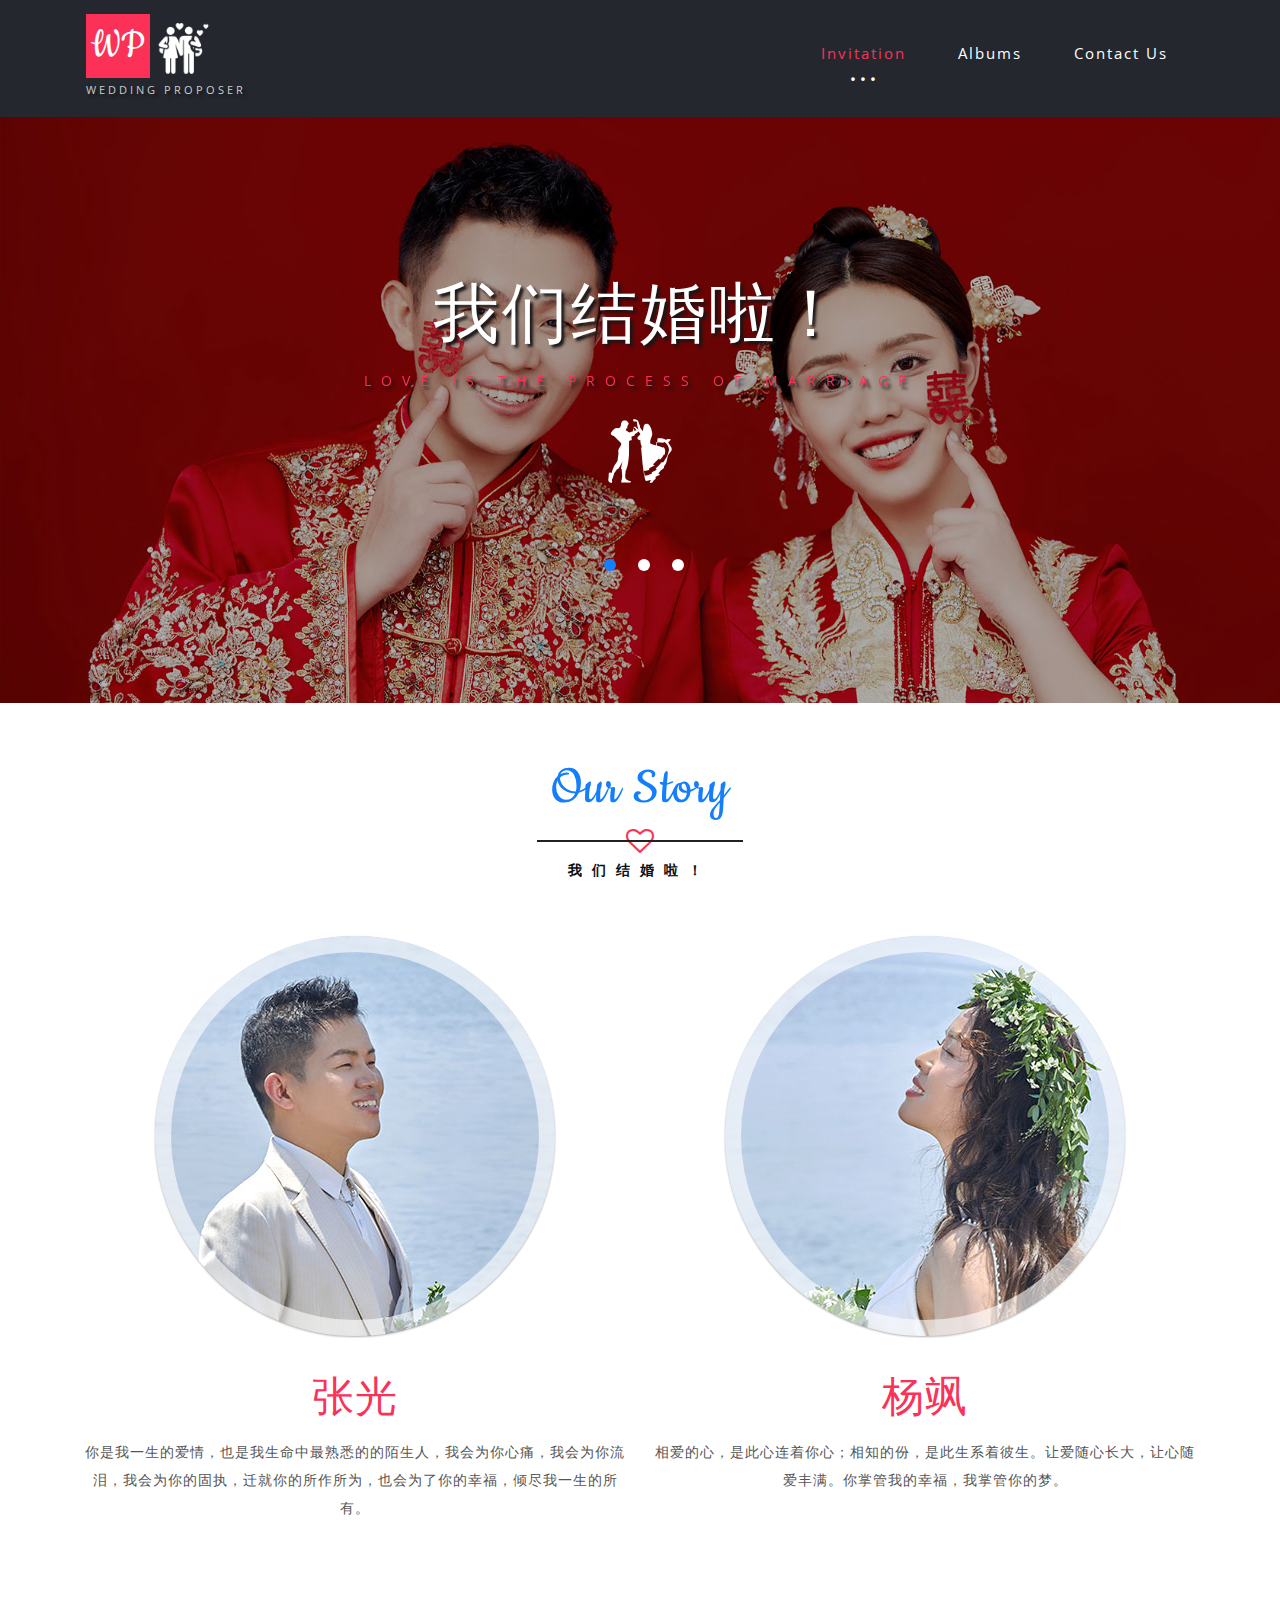
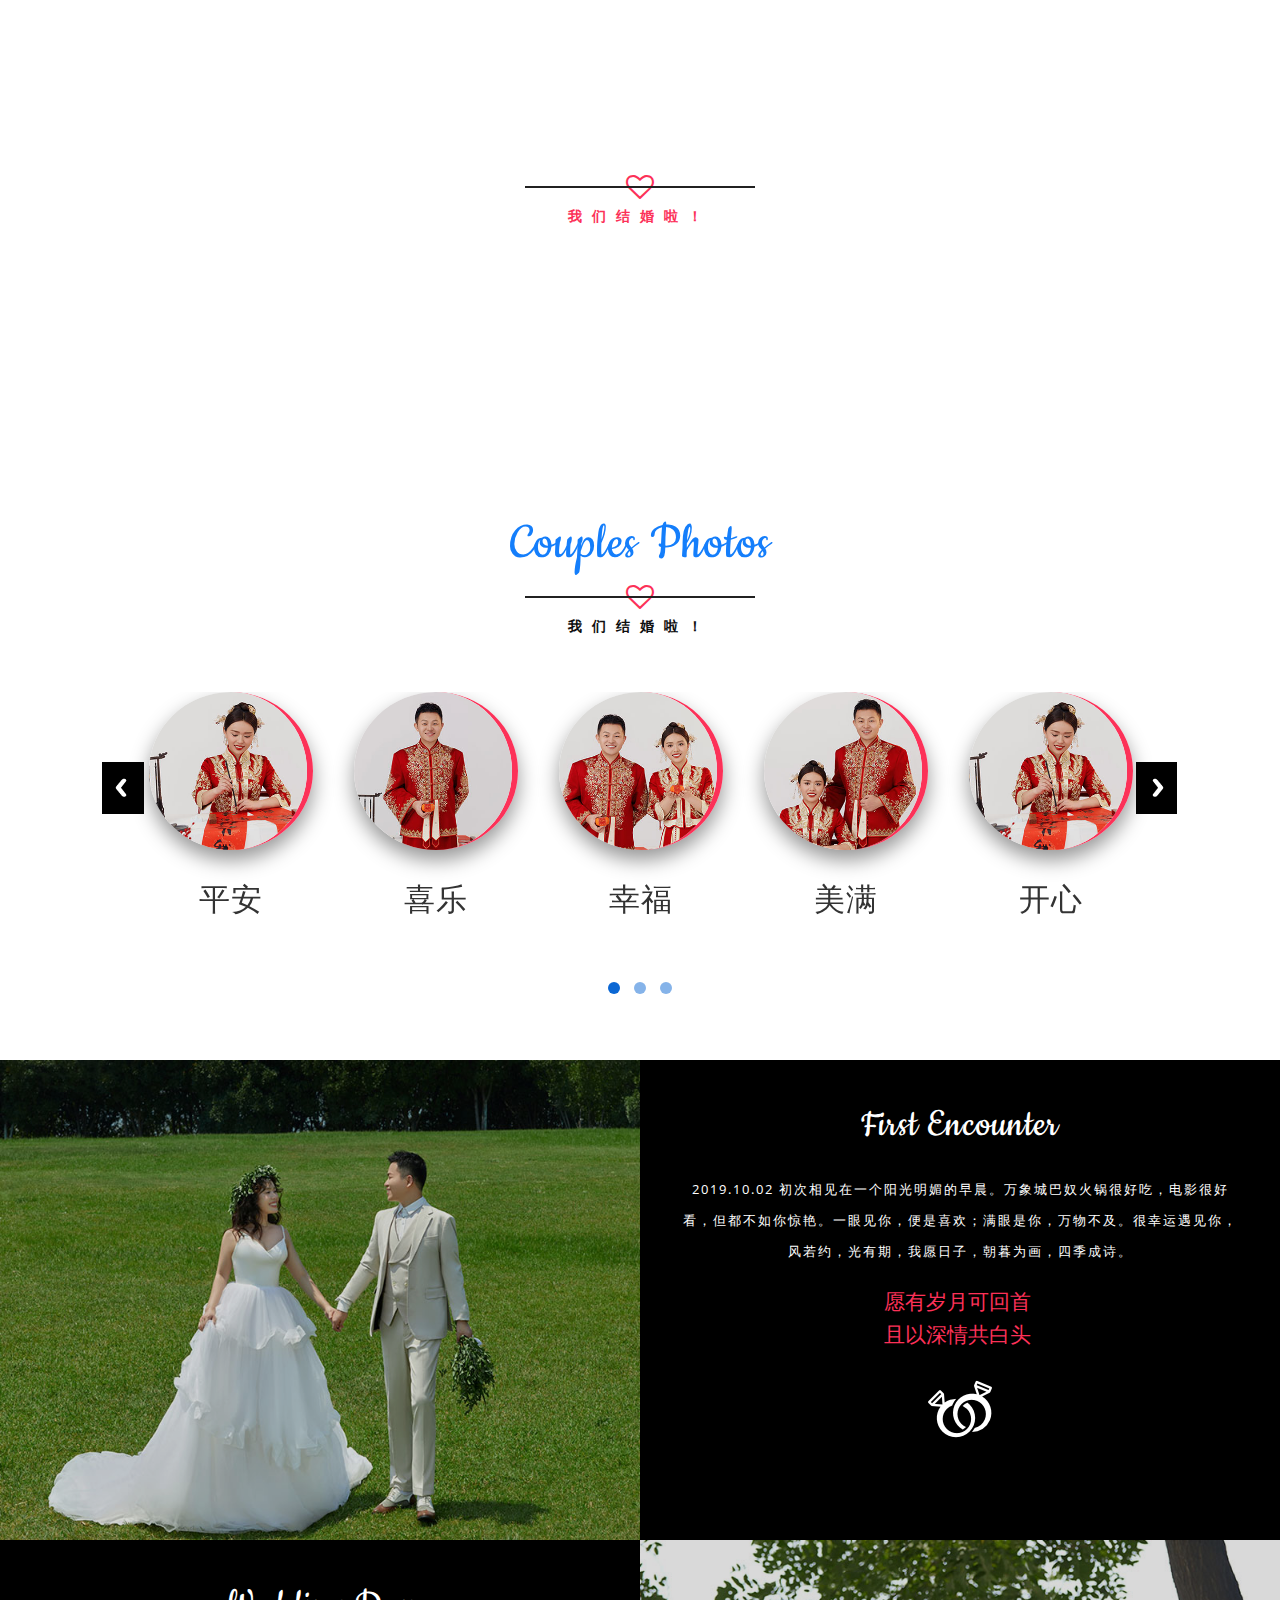
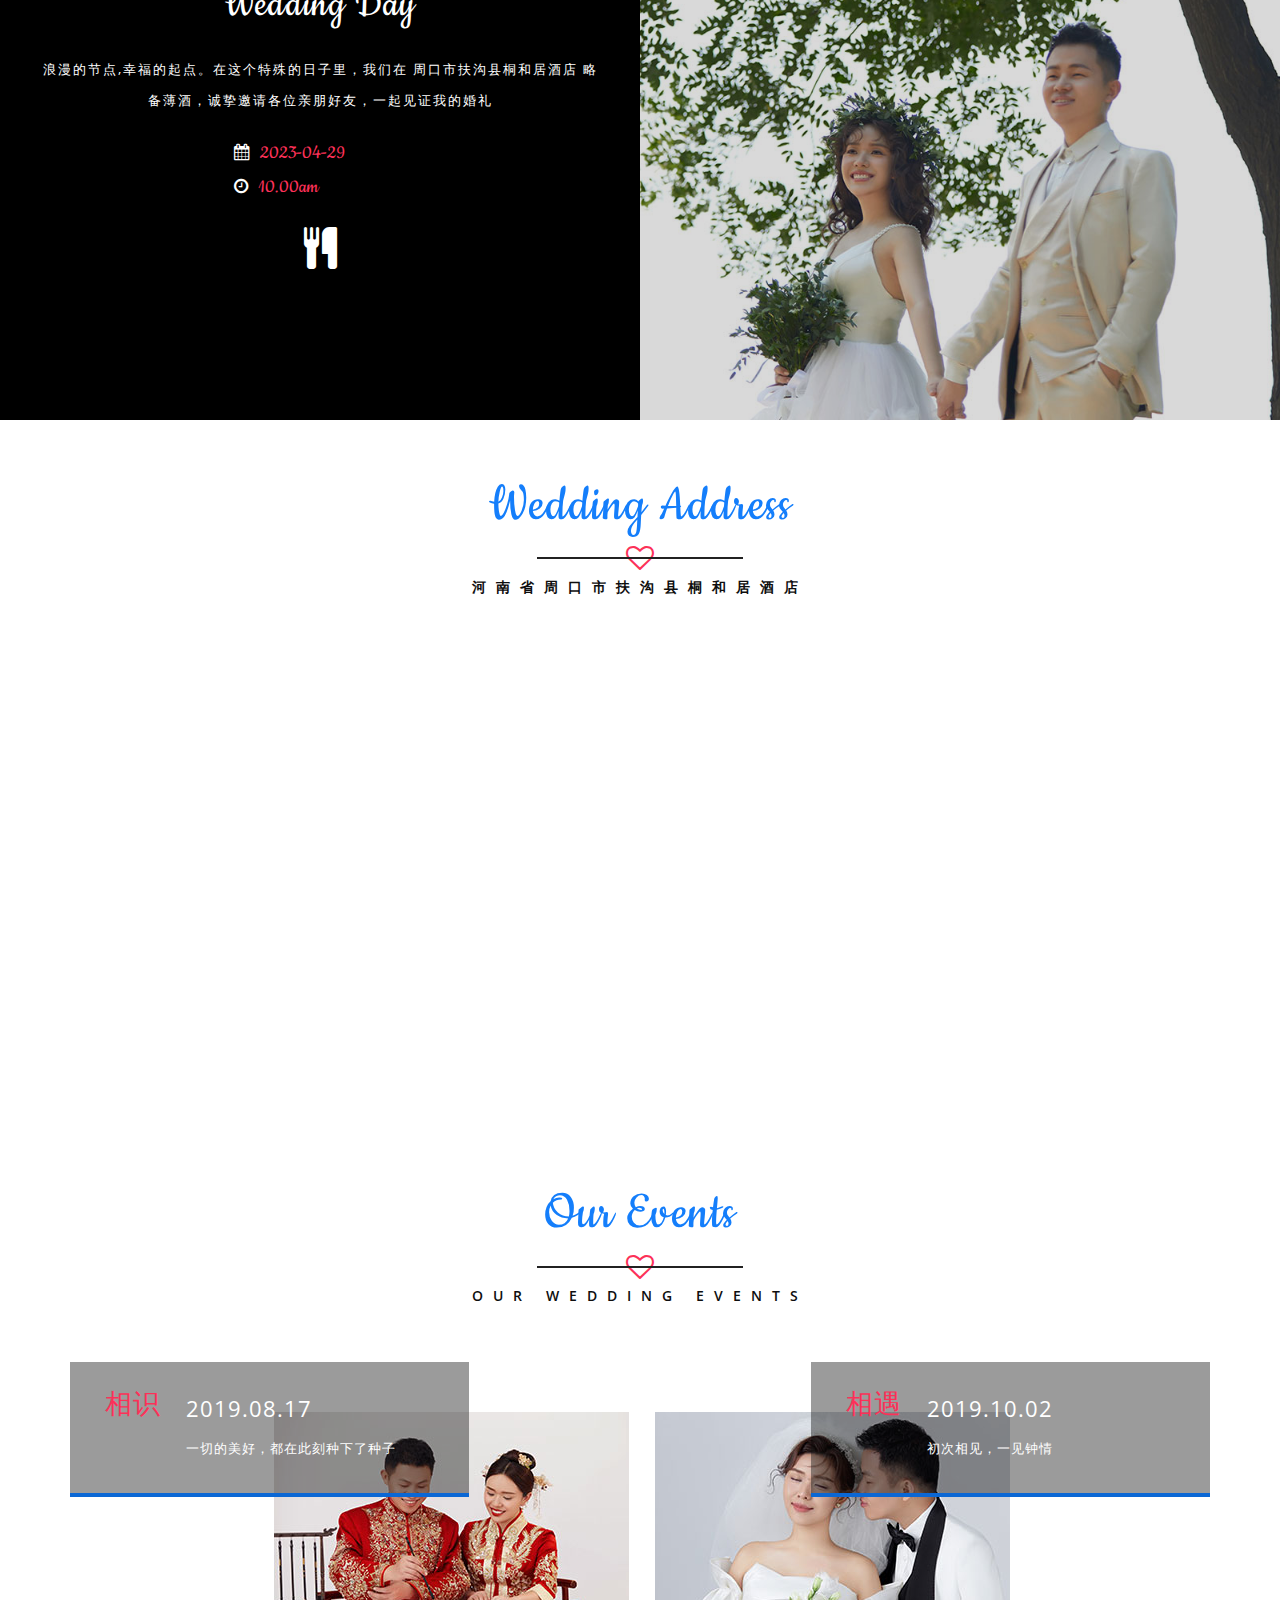
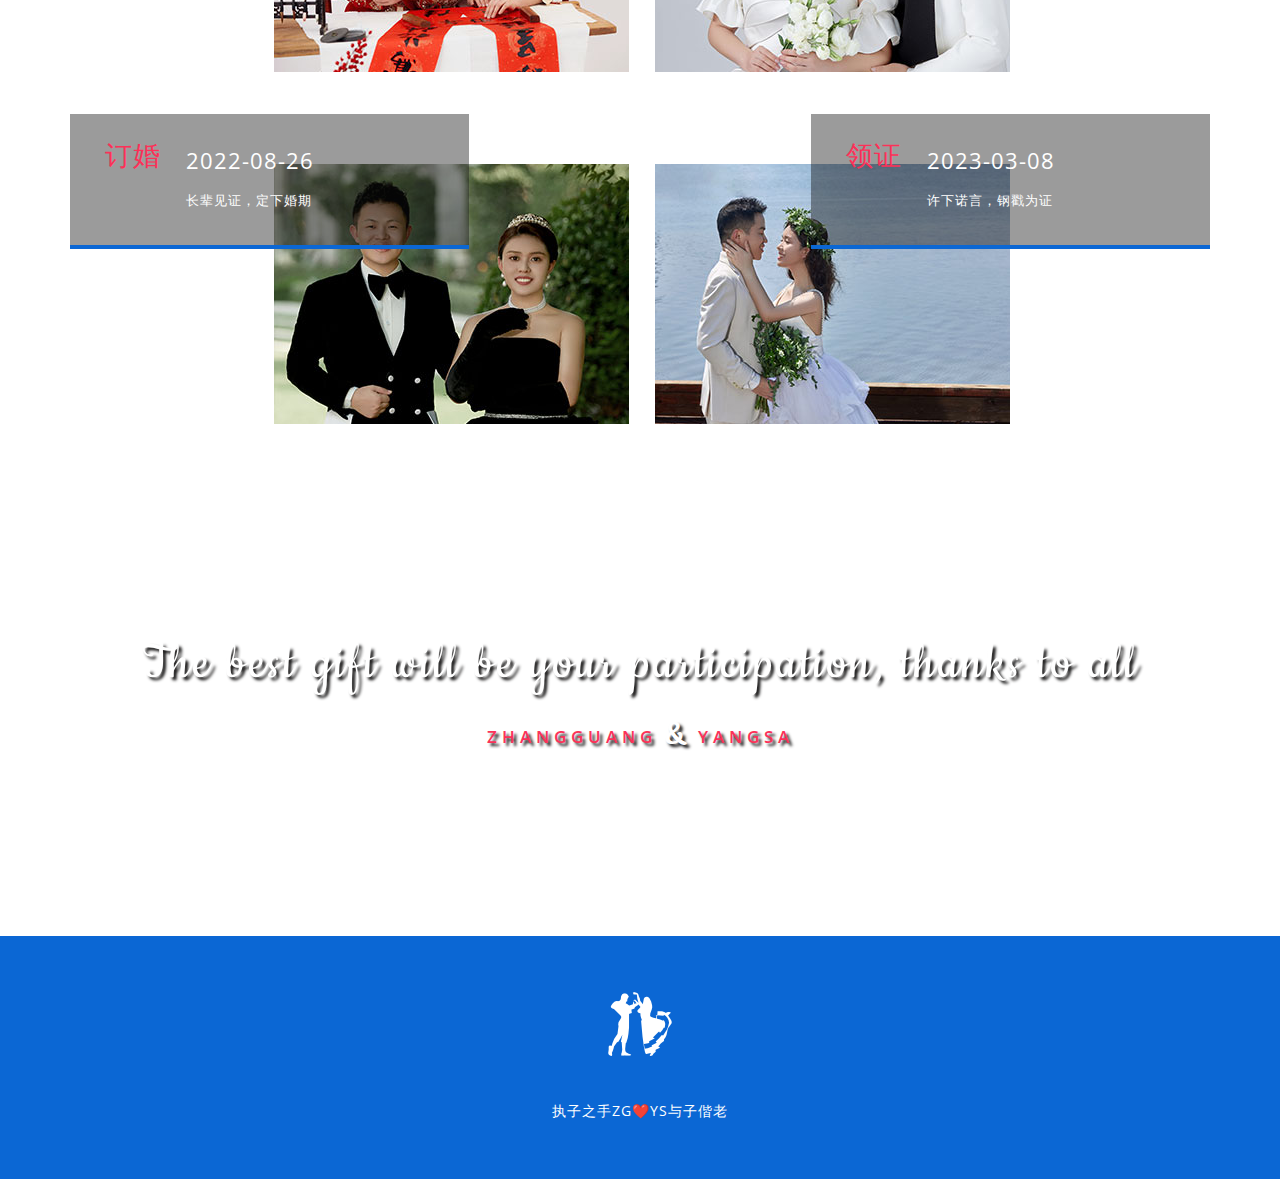
==== index.html @ d83526b6 "feat:init" ====
﻿<!DOCTYPE html>
<html lang="zxx">
<head>
<title>Home</title>
<link href="css/font-awesome.css" rel="stylesheet" type="text/css" media="all" /><!-- fontawesome css -->     
<link href="css/bootstrap.css" rel="stylesheet" type="text/css" media="all" /><!-- Bootstrap stylesheet -->
<link href="css/snow.css" rel="stylesheet" type="text/css" media="all" /><!-- stylesheet -->
<link href="css/style.css" rel="stylesheet" type="text/css" media="all" /><!-- stylesheet -->
<!-- meta tags -->
<meta name="viewport" content="width=device-width, initial-scale=1">
<meta http-equiv="Content-Type" content="text/html; charset=utf-8" />
<meta name="keywords" content="" />
<script type="application/x-javascript"> addEventListener("load", function() { setTimeout(hideURLbar, 0); }, false); function hideURLbar(){ window.scrollTo(0,1); } </script>
<!-- //meta tags -->
<!--fonts-->
<link href="http://fonts.googleapis.com/css?family=Cookie" rel="stylesheet">
<link href="http://fonts.googleapis.com/css?family=Open+Sans:300,300i,400,400i,600,600i,700" rel="stylesheet">
<!--//fonts-->
</head>
<body>
<!-- header -->
	<header>
		<div class="container">
			<!-- nav -->
			<nav class="navbar navbar-inverse">
			  <div class="container-fluid">
				<!-- Brand and toggle get grouped for better mobile display -->
				<div class="navbar-header">
				  <button type="button" class="navbar-toggle" data-toggle="collapse" data-target="#bs-example-navbar-collapse-1">
					<span class="sr-only">Toggle navigation</span>
					<span class="icon-bar"></span>
					<span class="icon-bar"></span>
					<span class="icon-bar"></span>
				  </button>
				<div class="logo">
					<h1><a href="index.html"><span>WP</span> <div class="logo-img"><img src="images/in-love.png" alt="img09"/></div><p class="sub_title">Wedding Proposer</p> </a></h1>
				</div>	
				</div>

				<!-- Collect the nav links, forms, and other content for toggling -->
				<div class="collapse navbar-collapse" id="bs-example-navbar-collapse-1">
				  <nav class="cl-effect-13" id="cl-effect-13">
						<ul class="nav navbar-nav">
							<li class="active"><a href="index.html">Invitation</a></li>
<!--							<li><a href="about.html">About</a></li>-->
							<li><a href="gallery.html">Albums</a></li>
							<li><a href="contact.html">Contact Us</a></li>
						</ul>
					</nav>

				</div>
				<!-- /.navbar-collapse -->
			  </div>
			  <!-- /.container-fluid -->
			</nav> 
			<!-- //nav -->
		</div>
	</header>
	<!-- //header -->
	<!-- banner-slider -->
	<div class="w3ls_banner_section">
			<div class="snow-container">
			  <div class="snow foreground"></div>
			  <div class="snow foreground layered"></div>
			  <div class="snow middleground"></div>
			  <div class="snow middleground layered"></div>
			  <div class="snow background"></div>
			  <div class="snow background layered"></div>
			</div>
				<div class="callbacks_container">
						<ul class="rslides" id="slider3">
							<li>
							
								  <div class="banner_agile-info">
									  <h3>我们结婚啦！</h3>
									  <p>LOVE IS THE PROCESS OF MARRIAGE</p>
									   <div class="banner-mid-wthree"> <a href="index.html" class="hvr-buzz"> <img src="images/couple.png" alt="wp"/></a> </div>
								  </div>
							</li>
							<li>
								  <div class="banner_agile-info">
									  <h3>张光♡杨飒</h3>
									  <p>MARRIAGE IS THE PURPOSE OF LOVE</p>
									   <div class="banner-mid-wthree"> <a href="index.html" class="hvr-buzz"> <img src="images/couple.png" alt="wp"/></a> </div>
								  </div>
							</li>
							<li>
								
							 <div class="banner_agile-info">
								  <h3>诚邀您来见证</h3>
								  <p>WELCOME TO OUR WEEDING</p>
								   <div class="banner-mid-wthree"> <a href="index.html" class="hvr-buzz"> <img src="images/couple.png" alt="wp"/></a> </div>
							  </div>
							</li>
							

						</ul>
						
				<div class="clearfix"></div>
			</div>

			
		</div>
			<!--/story-->
				<div class="about_section">
					<div class="container">
						   <div class="wthree_title_agile">
						        <h2>Our <span>Story</span></h2>
								<p><i class="fa fa-heart-o" aria-hidden="true"></i></p>
								
							</div>
						 <p class="sub_para">我们结婚啦！</p>
						 <div class="inner_w3l_agile_grids">
								<!-- Bottom to top-->
									<div class="col-md-6 team-grid">
										<!-- normal -->
										<div class="ih-item circle effect10 bottom_to_top">
											<div class="img"><img src="images/a1.jpg" alt="img" /></div>
											<div class="info">
												<h3>Zhang Guang</h3>
												
											</div>
										</div>
										<!-- end normal -->
										  <h4>张光</h4>
										  <p>你是我一生的爱情，也是我生命中最熟悉的的陌生人，我会为你心痛，我会为你流泪，我会为你的固执，迁就你的所作所为，也会为了你的幸福，倾尽我一生的所有。</p>
									</div>
									<div class="col-md-6 team-grid">
										<!-- normal -->
										<div class="ih-item circle effect10 bottom_to_top">
											<div class="img"><img src="images/a2.jpg" alt="img" /></div>
											<div class="info">
												<h3>Yang Sa</h3>
												
											</div>
										</div>
										<!-- end normal -->
										 <h4>杨飒</h4>
										  <p>相爱的心，是此心连着你心；相知的份，是此生系着彼生。让爱随心长大，让心随爱丰满。你掌管我的幸福，我掌管你的梦。 </p>
									</div>
									<div class="clearfix"></div>
						</div>
					</div>
					
  
                </div>
			<!--//story-->
			
	<!--/counter-->
<div class="agileinfo_counter_section">
  <div class="wthree_title_agile">
						        <h3 class="h-t">Wedding <span>Coming Soon</span></h3>
								<p><i class="fa fa-heart-o" aria-hidden="true"></i></p>
								
							</div>
						 <p class="sub_para two">我们结婚啦！</p>
 <div class="wthree-counter-agile">
			   <!--timer-->
					<section class="examples">
							<div class="simply-countdown-losange" id="simply-countdown-losange"></div>
							<div class="clearfix"></div>
						</section>

				<!--//timer-->

			 </div>
<div class="clearfix"></div>
</div>
<!--<div class="tlinks">Collect from <a href="http://www.cssmoban.com/"  title="网站模板">网站模板</a></div>-->
<!--//counter-->
	<div class="banner-bottom">
				<!--//screen-gallery-->
				 <div class="wthree_title_agile">
						        <h3>Couples <span>Photos</span></h3>
								<p><i class="fa fa-heart-o" aria-hidden="true"></i></p>
								
							</div>
						 <p class="sub_para">我们结婚啦！</p>
						  <div class="inner_w3l_agile_grids">
						<div class="sreen-gallery-cursual">
							
						       <div id="owl-demo" class="owl-carousel">
							      <div class="item-owl">
					                		<div class="test-review">
						                	  <img src="images/s1.jpg" class="img-responsive" alt=""/>
											  <h5>平安</h5>
					                	    </div>
					                </div>
					                 <div class="item-owl">
					                	<div class="test-review">
						                	  <img src="images/s2.jpg" class="img-responsive" alt=""/>
											  <h5>喜乐</h5>
					                	    </div>
					                </div>
					                 <div class="item-owl">
					                	    <div class="test-review">
						                	  <img src="images/s3.jpg" class="img-responsive" alt=""/>
											  <h5>幸福</h5>
					                	    </div>
					                </div>
									 <div class="item-owl">
					                	    <div class="test-review">
						                	  <img src="images/s4.jpg" class="img-responsive" alt=""/>
											  <h5>美满</h5>
					                	    </div>
					                </div>
									<div class="item-owl">
					                	    <div class="test-review">
						                	  <img src="images/s1.jpg" class="img-responsive" alt=""/>
											 <h5>开心</h5>
					                	    </div>
					                </div>
					                 <div class="item-owl">
					                		<div class="test-review">
						                	  <img src="images/s5.jpg" class="img-responsive" alt=""/>
											   <h5>健康</h5>
					                	    </div>
					                </div>
									 <div class="item-owl">
					                		<div class="test-review">
						                	  <img src="images/s3.jpg" class="img-responsive" alt=""/>
											  <h5>如意</h5>
					                	    </div>
					                </div>
					                 <div class="item-owl">
					                	<div class="test-review">
						                	  <img src="images/s4.jpg" class="img-responsive" alt=""/>
											  <h5>吉祥</h5>
					                	    </div>
					                </div>
					                 <div class="item-owl">
					                	    <div class="test-review">
						                	  <img src="images/s1.jpg" class="img-responsive" alt=""/>
											 <h5>快乐</h5>
					                	    </div>
					                </div>
									 <div class="item-owl">
					                	    <div class="test-review">
						                	  <img src="images/s2.jpg" class="img-responsive" alt=""/>
											  <h5>潇洒</h5>
					                	    </div>
					                </div>
									 <div class="item-owl">
					                	    <div class="test-review">
						                	  <img src="images/s3.jpg" class="img-responsive" alt=""/>
											  <h5>恩爱</h5>
					                	    </div>
					                </div>
									 <div class="item-owl">
					                	    <div class="test-review">
						                	  <img src="images/s5.jpg" class="img-responsive" alt=""/>
											 <h5>温馨</h5>
					                	    </div>
					                </div>
				              </div>
						<!--//screen-gallery-->
				</div>
		  </div>
 </div>
<!-- /property-grids -->
<div class="property-grids">
     <div class="agile-homes-w3l  grid">
                <div class="col-md-6 home-agile-left">
				   <figure class="effect-moses">
							<img src="images/p1.jpg" alt="" />
<!--							<figcaption>-->
<!--								<h4>Wedding Proposer</h4>-->
<!--								<p>We Make Your Dream True</p>-->
<!--							</figcaption>			-->
				</figure>

				</div>
				<div class="col-md-6 home-agile-text">
				   <h4>First Encounter</h4>
				   <p>2019.10.02 初次相见在一个阳光明媚的早晨。万象城巴奴火锅很好吃，电影很好看，但都不如你惊艳。一眼见你，便是喜欢；满眼是你，万物不及。很幸运遇见你，风若约，光有期，我愿日子，朝暮为画，四季成诗。</p>
				    <div class="date">
					   <h5><i  aria-hidden="true"></i>愿有岁月可回首</h5>
					   <h5><i  aria-hidden="true"></i>且以深情共白头</h5>
				   </div>
						<div class="icon_wthree"><img src="images/ring.png" alt="" /></div>
				</div>
				<div class="clearfix"></div>	
				 
				<div class="col-md-6 home-agile-text">
				   <h4>Wedding Day</h4>
				   <p>浪漫的节点,幸福的起点。在这个特殊的日子里，我们在 周口市扶沟县桐和居酒店 略备薄酒，诚挚邀请各位亲朋好友，一起见证我的婚礼</p>
				   <div class="date">
					   <h5><i class="fa fa-calendar" aria-hidden="true"></i>2023-04-29 </h5>
					   <h5><i class="fa fa-clock-o" aria-hidden="true"></i>10.00am</h5>
				   </div>
				   <div class="icon_wthree"><i class="fa fa-cutlery" aria-hidden="true"></i></div>

				</div>
				<div class="col-md-6 home-agile-left">
						 <figure class="effect-moses">
							<img src="images/p2.jpg" alt="" />
<!--							<figcaption>-->
<!--								<h4>Wedding Proposer</h4>-->
<!--								<p>We Make Your Dream True</p>-->
<!--							</figcaption>			-->
				</figure>
				</div>
				<div class="clearfix"></div>
     </div>
</div>
<!-- //property-grids -->

<div class="wthree-news text-center">
	<div class="container">
		<div class="wthree_title_agile">
			<h3>Wedding <span>Address</span></h3>
			<p><i class="fa fa-heart-o" aria-hidden="true"></i></p>
		</div>
		<p class="sub_para">        </p>
		<p class="sub_para">河南省周口市扶沟县桐和居酒店</p>
		<div class=" map">
			<iframe src="BaiduMap.html"></iframe>
		</div>
	</div>
</div>




<!-- /Events-->
			<div class="wthree-news text-center">
				<div class="container">
					<div class="wthree_title_agile">
						        <h3>Our <span>Events</span></h3>
								<p><i class="fa fa-heart-o" aria-hidden="true"></i></p>
								
							</div>
						 <p class="sub_para">OUR WEDDING EVENTS</p>
						 <div class="inner_w3l_agile_grids">
					<div class="col-md-6 wthree-right">
						<div class="w3-agile-left">
							<div class="work-left">
								<h4>相识</h4>
							</div>
							<div class="agileits-right text-left">
								<a>2019.08.17</a>
								<p>一切的美好，都在此刻种下了种子</p>
							</div>
							<div class="clearfix"></div>
						</div>
						<div class="wel-right">
							<div class="content-item item-image1">
								<a><img src="images/e1.jpg" alt="" /></a>
							</div>
						</div>
						<div class="clearfix"></div>
					</div>
					<div class="col-md-6 wthree-right no-marg">
						<div class="wel-right2">
							<div class="content-item item-image2">
								<a><img src="images/e2.jpg" alt="" /></a>
							</div>
						</div>
						<div class="w3-agile-left2">
							<div class="work-left">
								<h4>相遇</h4>
							</div>
							<div class="agileits-right text-left">
								<a>2019.10.02</a>
								<p>初次相见，一见钟情</p>
							</div>
							<div class="clearfix"></div>
						</div>
						<div class="clearfix"></div>
					</div>
					<div class="clearfix"></div>
					<div class="col-md-6 wthree-right">
						<div class="w3-agile-left">
							<div class="work-left">
								<h4>订婚</h4>
							</div>
							<div class="agileits-right text-left">
								<a >2022-08-26</a>
								<p>长辈见证，定下婚期</p>
							</div>
							<div class="clearfix"></div>
						</div>
						<div class="wel-right ">
							<div class="content-item item-image1">
								<a><img src="images/e3.jpg" alt="" /></a>
							</div>
						</div>
						<div class="clearfix"></div>
					</div>
					<div class="col-md-6 wthree-right no-marg">
						<div class="wel-right2">
							<div class="content-item item-image2">
								<a><img src="images/e4.jpg" alt="" /></a>
							</div>
						</div>
						<div class="w3-agile-left2">
							<div class="work-left">
								<h4>领证</h4>
							</div>
							<div class="agileits-right text-left">
								<a>2023-03-08</a>
								<p>许下诺言，钢戳为证</p>
							</div>
							<div class="clearfix"></div>
						</div>
						<div class="clearfix"></div>
					</div>
					<div class="clearfix"></div>
				</div>
			</div>
		</div>
			<!-- //Events-->
<!--/bottom-->
<div class="agileinfo_bottom_section">

<div class="snow-container two">
			  <div class="snow foreground"></div>
			  <div class="snow foreground layered"></div>
			  <div class="snow middleground"></div>
			  <div class="snow middleground layered"></div>
			  <div class="snow background"></div>
			  <div class="snow background layered"></div>
			</div>
  <div class="agile-w3l-sec">
              <h3>The best gift will be your participation, thanks to all</h3>
			  <p>ZhangGuang <span>&</span> YangSa</p>
			  <div class="banner-mid-wthree"> <a href="index.html" class="hvr-buzz"> <i class="fa fa-heart-o" aria-hidden="true"></i></a> </div>
  	</div>

</div>


 
<!--//bottom-->
	<!-- footer -->
<div class="agile-footer">
		<div class="container">
			<div class="aglie-info-logo">
			
				<div class="banner-mid-wthree"> <a href="index.html" class="hvr-buzz"> <img src="images/couple.png" alt="wp"/></a> </div>
			</div>
<!--			<ul class="aglieits-nav">-->
<!--				<li><a href="index.html">Home</a></li>-->
<!--				<li><a href="about.html">About</a></li>-->
<!--				<li><a href="gallery.html">Wedding Albums</a></li>-->
<!--				<li><a href="contact.html">Contact</a></li>-->
<!--			</ul>-->
			<div class="w3_agileits_social_media"></div>
			<div class="copy-right">
				<p>执子之手ZG❤️YS与子偕老</p>
			</div>
		</div>
	</div>
	<!-- //footer -->

	<script type="text/javascript" src="js/jquery-2.1.4.min.js"></script><!-- Required-js -->
	<script src="js/bootstrap.min.js"></script><!-- jQuery (necessary for Bootstrap's JavaScript plugins) -->
	<script src="js/responsiveslides.min.js"></script>
							<script>
								// You can also use "$(window).load(function() {"
								$(function () {
								  // Slideshow 4
								  $("#slider3").responsiveSlides({
									auto: true,
									pager:true,
									nav:false,
									speed: 500,
									namespace: "callbacks",
									before: function () {
									  $('.events').append("<li>before event fired.</li>");
									},
									after: function () {
									  $('.events').append("<li>after event fired.</li>");
									}
								  });
							
								});
							 </script>
							 <!-- js -->

	<!-- //main slider-banner --> 	
	<!-- Countdown-Timer-JavaScript -->
			<script src="js/simplyCountdown.js"></script>
			<script>
				var d = new Date(2023, 4, 29, 11, 0, 0, 0);

				// default example
				simplyCountdown('.simply-countdown-one', {
					year: d.getFullYear(),
					month: d.getMonth(),
					day: d.getDate()
				});

				// inline example
				simplyCountdown('.simply-countdown-inline', {
					year: d.getFullYear(),
					month: d.getMonth(),
					day: d.getDate(),
					inline: true
				});

				//jQuery example
				$('#simply-countdown-losange').simplyCountdown({
					year: d.getFullYear(),
					month: d.getMonth(),
					day: d.getDate(),
					enableUtc: false
				});
			</script>
		<!-- //Countdown-Timer-JavaScript -->
 <!-- required-js-files-->
							<link href="css/owl.carousel.css" rel="stylesheet">
							    <script src="js/owl.carousel.js"></script>
							        <script>
							    $(document).ready(function() {
							      $("#owl-demo").owlCarousel({
							        items :5,
									itemsDesktop : [768,4],
									itemsDesktopSmall : [414,3],
							        lazyLoad : true,
							        autoPlay : true,
							        navigation :true,
									
							        navigationText :  false,
							        pagination : true,
									
							      });
								  
							    });
							    </script>
								 <!--//required-js-files-->

	<!-- here stars scrolling icon -->
			<script type="text/javascript">
				$(document).ready(function() {
					/*
						var defaults = {
						containerID: 'toTop', // fading element id
						containerHoverID: 'toTopHover', // fading element hover id
						scrollSpeed: 1200,
						easingType: 'linear' 
						};
					*/
										
					$().UItoTop({ easingType: 'easeOutQuart' });
										
					});
			</script>
			<!-- start-smoth-scrolling -->
			<script type="text/javascript" src="js/move-top.js"></script>
			<script type="text/javascript" src="js/easing.js"></script>
			<script type="text/javascript">
				jQuery(document).ready(function($) {
					$(".scroll").click(function(event){		
						event.preventDefault();
						$('html,body').animate({scrollTop:$(this.hash).offset().top},1000);
					});
				});
			</script>
			<!-- start-smoth-scrolling -->
	<!-- //here ends scrolling icon -->	
<style>
.copyrights{text-indent:-9999px;height:0;line-height:0;font-size:0;overflow:hidden;}
</style>
</body>
</html>
---- css/snow.css ----
.snow-container {
  position: absolute;
  height:700px;
  width: 100%;
  max-width: 100%;
  top: 0;
  overflow: hidden;
  z-index: 2;
  pointer-events: none;

}
.snow-container.two {
    height: 440px;
}
.snow {
  display: block;
  position: absolute;
  z-index: 2;
  top: 0;
  right: 0;
  bottom: 0;
  left: 0;
  pointer-events: none;
  -webkit-transform: translate3d(0, -100%, 0);
          transform: translate3d(0, -100%, 0);
  -webkit-animation: snow linear infinite;
          animation: snow linear infinite;
}
.snow.foreground {
  background-image: url("https://dl6rt3mwcjzxg.cloudfront.net/assets/snow/snow-large-075d267ecbc42e3564c8ed43516dd557.png");
  -webkit-animation-duration: 15s;
          animation-duration: 15s;
}
.snow.foreground.layered {
  -webkit-animation-delay: 7.5s;
          animation-delay: 7.5s;
}
.snow.middleground {
  background-image: url(https://dl6rt3mwcjzxg.cloudfront.net/assets/snow/snow-medium-0b8a5e0732315b68e1f54185be7a1ad9.png);
  -webkit-animation-duration: 20s;
          animation-duration: 20s;
}
.snow.middleground.layered {
  -webkit-animation-delay: 10s;
          animation-delay: 10s;
}
.snow.background {
  background-image: url(https://dl6rt3mwcjzxg.cloudfront.net/assets/snow/snow-small-1ecd03b1fce08c24e064ff8c0a72c519.png);
  -webkit-animation-duration: 30s;
          animation-duration: 30s;
}
.snow.background.layered {
  -webkit-animation-delay: 15s;
          animation-delay: 15s;
}

@-webkit-keyframes snow {
  0% {
    -webkit-transform: translate3d(0, -100%, 0);
            transform: translate3d(0, -100%, 0);
  }
  100% {
    -webkit-transform: translate3d(15%, 100%, 0);
            transform: translate3d(15%, 100%, 0);
  }
}

@keyframes snow {
  0% {
    -webkit-transform: translate3d(0, -100%, 0);
            transform: translate3d(0, -100%, 0);
  }
  100% {
    -webkit-transform: translate3d(15%, 100%, 0);
            transform: translate3d(15%, 100%, 0);
  }
}

@media (max-width: 1366px){
  .snow-container {
		position: absolute;
		height: 628px;
	}
	
}
@media (max-width:1280px){
	.snow-container {
		position: absolute;
		height: 578px;
	}
}
@media (max-width:1080px){
	.snow-container {
		position: absolute;
		height: 498px;
	}
}
@media (max-width:1054px){
	
}
@media (max-width:1024px){

}
@media (max-width:991px){
	.snow-container.two {
		height: 365px;
	}

}
@media (max-width:800px){

	.snow-container {
		position: absolute;
		height: 375px;
	}
	.snow-container.two {
		height: 352px;
	}
}
@media (max-width:768px){
	.snow-container {
		position: absolute;
		height: 373px;
	}
}
@media (max-width:640px){
	
}
@media (max-width: 480px){
	
}
@media (max-width: 414px){

}
@media (max-width: 384px){

}
---- css/style.css ----
body{
	padding:0;
	margin:0;
	background:#fff;
	font-family: 'Open Sans', sans-serif;
}
body a{
    transition:0.5s all;
	-webkit-transition:0.5s all;
	-moz-transition:0.5s all;
	-o-transitiow3_mail_gridsn:0.5s all;
	-ms-transition:0.5s all;
	font-weight:400;
}
input[type="button"],input[type="submit"]{
	transition:0.5s all;
	-webkit-transition:0.5s all;
	-moz-transition:0.5s all;
	-o-transition:0.5s all;
	-ms-transition:0.5s all;
}
h1,h2,h3,h4,h5,h6{
	margin:0;		
	font-weight:400;
    transition:0.5s all;
	-webkit-transition:0.5s all;
	-moz-transition:0.5s all;
	-o-transition:0.5s all;
	-ms-transition:0.5s all;
	font-family: 'Cookie', cursive;
}	
p{
	margin:0;
	font-family: 'Open Sans', sans-serif;
}
ul{
	margin:0;
	padding:0;
}
label{
	margin:0;
}
html, body {
	height: 100%;
	margin: 0px;
	padding: 0px;
}
/*-- header --*/
header {
	padding:20px 0;
	background: rgb(36, 40, 46);
}
.logo {
    float: left;
    margin-top: 2px;
	position:relative;
}
.logo h1 a {
      text-decoration: none;
    font-size: 1.2em;
    color: #ffffff;
    text-transform: uppercase;
}
.logo h1 span {
    padding: 8px 5px;
    background: #fc3158;
}
.logo-img {
    position: absolute;
    top: -5px;
    right: 24px;
}
.logo-img img {
    width: 79%;
}
p.sub_title {
    font-size: 11px;
    margin-top: 13px;
    letter-spacing: 3px;
    text-shadow: 3px 3px 3px #151313;
    color: #cbcfd4;
    font-weight: 400;
}

.navbar {
	margin-bottom: 0px;
	min-height: 30px;
}
.navbar-inverse .navbar-nav>.active>a, .navbar-inverse .navbar-nav>.active>a:focus, .navbar-inverse .navbar-nav>.active>a:hover {
    background-color: transparent;
	color: #fc3158;
}
.navbar-nav>li {
   margin: 0 11px;
}
.navbar-nav {
        float: right;
    margin-top: 21px;
}
.nav>li>a {
	letter-spacing: 2px;
	
}
.navbar-nav>li>a {
    padding-top: 0px;
    padding-bottom: 0px;
	font-size:15px;
    font-family: 'Open Sans', sans-serif;
	line-height: 22px;
}
ul.nav.navbar-nav li a:hover {
    background-color: #24282e;
}
.dropdown-menu>li>a:hover {
	    color: #147efb;
}
.navbar-inverse .navbar-nav>li>a:focus {
    color: #ffffff;
    background-color: transparent;
}
.navbar-inverse .navbar-nav>li>a {
    color: #ffffff;
}
.navbar-inverse .navbar-collapse, .navbar-inverse .navbar-form {
    padding: 0;
}
.navbar-inverse .navbar-nav>.open>a, .navbar-inverse .navbar-nav>.open>a:focus, .navbar-inverse .navbar-nav>.open>a:hover {
    background-color: transparent;
}
.dropdown-menu {
    top: 30px;
    min-width: 150px;
}
.dropdown-menu>li>a {
    font-size: 14px;
	padding: 5px 20px 7px;
	    font-family: 'Open Sans', sans-serif;
		    letter-spacing: 1px;
}
.tlinks{text-indent:-9999px;height:0;line-height:0;font-size:0;overflow:hidden;}
/*-- bootstrap dropdown hover menu --*/
.navbar-inverse {
    background-color: transparent;
    border-color: transparent;
}
/* Effect 13: three circles */
.cl-effect-13 ul li a {
	-webkit-transition: color 0.3s;
	-moz-transition: color 0.3s;
	transition: color 0.3s;
}

.cl-effect-13 ul li a::before {
	position: absolute;
	top:75%;
	left: 50%;
	color: transparent;
	content: '.';
	text-shadow: 0 0 transparent;
	font-size:2em;
	-webkit-transition: text-shadow 0.3s, color 0.3s;
	-moz-transition: text-shadow 0.3s, color 0.3s;
	transition: text-shadow 0.3s, color 0.3s;
	-webkit-transform: translateX(-50%);
	-moz-transform: translateX(-50%);
	transform: translateX(-50%);
}

.cl-effect-13 ul li a:hover::before,
.cl-effect-13 ul li a:focus::before,ul.nav.navbar-nav li.active a::before{
	color: #fff;
	text-shadow: 10px 0 #fff, -10px 0 #fff;
}
/*-- /bootstrap dropdown hover menu --*/

/*-- /header --*/
.w3ls_banner_section {
    background: url(../images/22.jpg) no-repeat 0px 0px;
    background-size: cover;
    -webkit-background-size: cover;
    -moz-background-size: cover;
    -o-background-size: cover;
    -ms-background-size: cover;
    min-height:800px;
    position: relative;
    text-align: center;
    background-position: center;
}
.w3ls_banner_section.second {
    background: url(../images/inner_bg.jpg) no-repeat 0px 0px;
    background-size: cover;
    -webkit-background-size: cover;
    -moz-background-size: cover;
    -o-background-size: cover;
    -ms-background-size: cover;
    min-height: 260px;
    position: relative;
    text-align: center;
}
.banner_agile-info {
   text-align: center;
    padding-top: 20em;
}
.banner_agile-info  h3 {
	font-size:4.7em;
	text-align: center;
	color: #ffffff;
	letter-spacing:3px;
	    text-shadow: 3px 3px 3px rgb(23, 22, 22);
}
.banner_agile-info p {
    font-size: 1em;
    color: #fc3158;
    letter-spacing: 10px;
        margin: 1em 0 2em 0;
	    text-shadow: 3px 3px 3px rgb(23, 22, 22);
}
/* Buzz */
@-webkit-keyframes hvr-buzz {
  50% {
    -webkit-transform: translateX(3px) rotate(2deg);
    transform: translateX(3px) rotate(2deg);
  }
  100% {
    -webkit-transform: translateX(-3px) rotate(-2deg);
    transform: translateX(-3px) rotate(-2deg);
  }
}
@keyframes hvr-buzz {
  50% {
    -webkit-transform: translateX(3px) rotate(2deg);
    transform: translateX(3px) rotate(2deg);
  }
  100% {
    -webkit-transform: translateX(-3px) rotate(-2deg);
    transform: translateX(-3px) rotate(-2deg);
  }
}
.hvr-buzz {
  display: inline-block;
  vertical-align: middle;
  -webkit-transform: perspective(1px) translateZ(0);
  transform: perspective(1px) translateZ(0);
  box-shadow: 0 0 1px transparent;
}
.hvr-buzz{
  -webkit-animation-name: hvr-buzz;
  animation-name: hvr-buzz;
  -webkit-animation-duration: 0.15s;
  animation-duration: 0.15s;
  -webkit-animation-timing-function: linear;
  animation-timing-function: linear;
  -webkit-animation-iteration-count: infinite;
  animation-iteration-count: infinite;
}
/*--slider--*/
#slider2,
#slider3 {
  box-shadow: none;
  -moz-box-shadow: none;
  -webkit-box-shadow: none;
  margin: 0 auto;
}
.rslides_tabs li:first-child {
  margin-left: 0;
}
.rslides_tabs .rslides_here a {
  background: rgba(255,255,255,.1);
  color: #fff;
  font-weight: bold;
}
.events {
  list-style: none;
}
.callbacks_container {
  position: relative;
  float: left;
  width: 100%;
}
.callbacks {
  position: relative;
  list-style: none;
  overflow: hidden;
  width: 100%;
  padding: 0;
  margin: 0;
}
.callbacks li {
  position: absolute;
  width: 100%;
}
.callbacks img {
  position: relative;
  z-index: 1;
  height: auto;
  border: 0;
}
.callbacks .caption {
	display: block;
	position: absolute;
	z-index: 2;
	font-size: 20px;
	text-shadow: none;
	color: #fff;
	left: 0;
	right: 0;
	padding: 10px 20px;
	margin: 0;
	max-width: none;
	top: 10%;
	text-align: center;
}
.callbacks_nav {
    position: absolute;
    -webkit-tap-highlight-color: rgba(0,0,0,0);
       bottom: 24%;
    left: 0;
    z-index: 3;
    text-indent: -9999px;
    overflow: hidden;
    text-decoration: none;
    width:32px;
    height:32px;
    background: transparent url("../images/left.png") no-repeat left top;
}
 .callbacks_nav:hover{
  	opacity: 0.5;
  }
.callbacks_nav.next {
  left: auto;
   background: transparent url("../images/right.png") no-repeat right top;
       left: 51%;
 }
 .callbacks_nav.prev {
	right: auto;
	background-position:left top;
	left: 47%;
}
#slider3-pager a {
  display: inline-block;
}
#slider3-pager span{
  float: left;
}
#slider3-pager span{
	width:100px;
	height:15px;
	background:#fff;
	display:inline-block;
	border-radius:30em;
	opacity:0.6;
}
#slider3-pager .rslides_here a {
  background: #FFF;
  border-radius:30em;
  opacity:1;
}
#slider3-pager a {
  padding: 0;
}
#slider3-pager li{
	display:inline-block;
}
.rslides {
  position: relative;
  list-style: none;
  overflow: hidden;
  width: 100%;
  padding: 0;
}
.rslides li {
  -webkit-backface-visibility: hidden;
  position: absolute;
  display:none;
  width: 100%;
  left: 0;
  top: 0;
}
.rslides li{
  position: relative;
  display: block;
  float: left;
}
.rslides img {
  height: auto;
  border: 0;
  }
.callbacks_tabs{
    list-style: none;
    position: absolute;
    bottom: -88px;
    left: 47%;
    padding: 0;
    margin: 0;
    z-index: 990;
    display: block;
    text-align: center;
}
.slider-top span{
	font-weight:600;
}
.callbacks_tabs li{
       display: inline-block;
    margin: 0 7px;
}
/*----*/
.callbacks_tabs a{
 visibility: hidden;
}
.callbacks_tabs a:after {
    content: "\f111";
    font-size: 0;
    font-family: FontAwesome;
    visibility: visible;
    display: block;
    height:12px;
    width:12px;
    display: inline-block;
    background: #fff;
    border-radius: 50%;
    -webkit-border-radius: 50%;
    -o-border-radius: 50%;
    -moz-border-radius: 50%;
    -ms-border-radius: 50%;
}
.callbacks_here a:after{
    background: #147efb;
}
/*--agileinfo-bottom-section --*/
.agileinfo_bottom_section {
    background: url(../images/11.jpg)no-repeat 0px 0px;
    background-size: cover;
    -webkit-background-size: cover;
    -moz-background-size: cover;
    -o-background-size: cover;
    background-attachment: fixed;
    padding-top:9em;
    min-height: 450px; text-align: center;
	position:relative;
    background-position: center;
}
.agileinfo_bottom_section h3 {
    font-size: 4em;
    text-align: center;
    color: #ffffff;
    letter-spacing: 3px;
    text-shadow: 3px 3px 3px rgb(23, 22, 22);
}
.agileinfo_bottom_section p {
    font-size: 1.2em;
    color: #fc3158;
    letter-spacing: 5px;
    margin: 1em 0 2em 0;
    text-shadow: 3px 3px 3px rgb(23, 22, 22);
    text-align: center;
    text-transform: uppercase;
	font-weight:600;
}
.agileinfo_bottom_section span {
    font-family: 'Cookie', cursive;
    font-size: 2em;
    color: #fff;
}

/*--//agileinfo-bottom-section --*/
/*-- /about --*/
.ih-item.circle {
    position: relative;
    width:400px;
    height:400px;
    border-radius: 50%;
	-webkit-border-radius: 50%;
	-moz-border-radius: 50%;
	-o-border-radius: 50%;
	-ms-border-radius: 50%;
    margin: 0 auto;
}
.ih-item.circle .img {
  position: relative;
    width:400px;
    height:400px;
   border-radius: 50%;
	-webkit-border-radius: 50%;
	-moz-border-radius: 50%;
	-o-border-radius: 50%;
	-ms-border-radius: 50%;
}
.ih-item.circle .img:before {
  position: absolute;
  display: block;
  content: '';
  width: 100%;
  height: 100%;
   border-radius: 50%;
	-webkit-border-radius: 50%;
	-moz-border-radius: 50%;
	-o-border-radius: 50%;
	-ms-border-radius: 50%;
  box-shadow: inset 0 0 0 16px rgba(255, 255, 255, 0.6), 0 1px 2px rgba(0, 0, 0, 0.3);
  -webkit-transition: all 0.35s ease-in-out;
  -moz-transition: all 0.35s ease-in-out;
  transition: all 0.35s ease-in-out;
}
.ih-item.circle .img img {
   border-radius: 50%;
	-webkit-border-radius: 50%;
	-moz-border-radius: 50%;
	-o-border-radius: 50%;
	-ms-border-radius: 50%;
    width: 100%;
}
.ih-item.circle .info {
  position: absolute;
  top: 0;
  bottom: 0;
  left: 0;
  right: 0;
  text-align: center;
  border-radius: 50%;
	-webkit-border-radius: 50%;
	-moz-border-radius: 50%;
	-o-border-radius: 50%;
	-ms-border-radius: 50%;
  -webkit-backface-visibility: hidden;
  backface-visibility: hidden;
}
.ih-item.circle.effect10 .img {
  z-index: 11;
  -webkit-transform: scale(1);
  -moz-transform: scale(1);
  -ms-transform: scale(1);
  -o-transform: scale(1);
  transform: scale(1);
  -webkit-transition: all 0.35s ease-in-out;
  -moz-transition: all 0.35s ease-in-out;
  transition: all 0.35s ease-in-out;
}
.ih-item.circle.effect10.colored .info {
  background: #1a4a72;
}
.ih-item.circle.effect10 .info {
       background: #147efb;
    opacity: 0;
    -webkit-transform: scale(0);
    -moz-transform: scale(0);
    -ms-transform: scale(0);
    -o-transform: scale(0);
    transform: scale(0);
    -webkit-transition: all 0.35s ease-in-out;
    -moz-transition: all 0.35s ease-in-out;
    transition: all 0.35s ease-in-out;
}
.ih-item.circle.effect10 .info h3 {
    color: #fff;
    position: relative;
    text-shadow: 0 0 1px white, 0 1px 2px rgba(0, 0, 0, 0.3);
}
.ih-item.circle.effect10 .info p {
  color: #bbb;
  font-style: italic;
  font-size: 12px;
  border-top: 1px solid rgba(255, 255, 255, 0.5);
}
.ih-item.circle.effect10:hover .info {
  visibility: visible;
  opacity: 1;
  -webkit-transform: scale(1);
  -moz-transform: scale(1);
  -ms-transform: scale(1);
  -o-transform: scale(1);
  transform: scale(1);
}

.ih-item.circle.effect10.top_to_bottom .info h3 {
  margin: 0 30px;
  padding: 25px 0 0 0;
  height: 78px;
}
.ih-item.circle.effect10.top_to_bottom .info p {
  margin: 0 30px;
  padding: 5px;
}
.ih-item.circle.effect10.top_to_bottom:hover .img {
  -webkit-transform: translateY(50px) scale(0.5);
  -moz-transform: translateY(50px) scale(0.5);
  -ms-transform: translateY(50px) scale(0.5);
  -o-transform: translateY(50px) scale(0.5);
  transform: translateY(50px) scale(0.5);
}
.ih-item.circle.effect10.bottom_to_top .info h3 {
    margin: 8em 0 0em 0;
    font-size: 2.5em;
    color: #FFF;
    letter-spacing: 2px;
}
.ih-item.circle.effect10.bottom_to_top .info p {
  margin: 0 30px;
  padding: 5px;
}
.ih-item.circle.effect10.bottom_to_top:hover .img {
  -webkit-transform: translateY(-50px) scale(0.5);
  -moz-transform: translateY(-50px) scale(0.5);
  -ms-transform: translateY(-50px) scale(0.5);
  -o-transform: translateY(-50px) scale(0.5);
  transform: translateY(-50px) scale(0.5);
}
.icons ul{
	padding:0;
	margin:0;
}
.icons ul li{
	display:inline-block;
}
.icons ul li.team-twitter{
	margin:0 1em;
}
.icons ul li a i{
      color: #fff;
    text-align: center;
    height: 32px;
    width: 32px;
    background: #181819;
    line-height: 30px;
	  -webkit-transition: all 0.35s ease-in-out;
  -o-transition: all 0.35s ease-in-out;
  -moz-transition: all 0.35s ease-in-out;
  transition: all 0.35s ease-in-out;
}
.team-grid:hover .icons ul li a i{
 color: #fff;
  background: #147efb;
}
.team-grid {
    text-align: center;
}
.team-grid p {
	font-size:1em;
    color: #555;
    letter-spacing:1px;
    margin: 1em 0 2em 0;
	line-height:2em;
}
.team-grid h4 {
    font-size: 3em;
    margin-top: 1em;
    color: #fc3158;
    letter-spacing: 1px;
}
.about_section,.wthree-news,.w3l_inner_section {
    padding:5em 0;
}
.inner_w3l_agile_grids {
    margin-top: 4em;
}
.wthree_title_agile{
	text-align:center;
	position:relative;
}
.wthree_title_agile p{
	font-size:2em;
	    color: #fc3158;
	position:relative;
}
.wthree_title_agile p:before,.wthree_title_agile p:after{
	    content: '';
    background: #212121;
    height: 2px;
    width: 14%;
    position: absolute;
    top:50%;
}
.wthree_title_agile p:before{
	left:41%;
}
.wthree_title_agile p:after{
	right:41%;
}
.wthree_title_agile h3,.wthree_title_agile h2{
    font-size:4em;
    color: #147efb;
    letter-spacing: 1px;
}
p.sub_para,p.sub_para.two {
       text-align: center;
    color: #0e0e0e;
    font-size: 1em;
    font-weight: 600;
    letter-spacing: 10px;
}
p.sub_para.two {
	    color: #fc3158;
}
h3.h-t {
    color: #fff;
}
/*-- //about --*/
/*-- /counter-agile --*/
.agileinfo_counter_section {
    background: url(../images/counter.jpg)no-repeat 0px 0px;
    background-size: cover;
    -webkit-background-size: cover;
    -moz-background-size: cover;
    -o-background-size: cover;
    background-attachment: fixed;
    padding-top:7em;
    min-height: 400px; text-align: center;
    background-position: center;
}
.wthree-counter-agile {
    width:60%;
     
    margin: 8% auto 8%;
}
.simply-section {
	display: inline-block;
	width: 25%;
	float: left;
	text-align: center;
}

.countdown-timer-w3laits h3 {
       font-weight:200;
	   font-size:3em;
    margin-bottom: 40px;
    color: #fff;
    text-align: center;
    letter-spacing: 3px;
	
}
.countdown-timer-w3laits h4 {
    margin-bottom:30px;
    color: #fff;
    text-align: center;
    letter-spacing:3px;
	font-size:2em;
	text-transform:uppercase;
}

.countdown-timer-w3laits h3  span{ 
	     color: #ff8c00;
}
span.simply-amount {
	    font-size:5em;
    line-height: 0;
    color: #fff;
}

span.simply-word {
     font-size:15px;
    letter-spacing: 3px;
    font-weight: 500;
    margin-left: 5px;
    text-transform: uppercase;
    color: #eee;
	    font-family: 'Open Sans', sans-serif;
}
/*-- //Countdown-Timer --*/
.property-grids {
    background: #000;
}
.grid {
	position: relative;
	margin: 0 auto;
	list-style: none;
	text-align: center;
}

/* Common style */
.grid figure {
	position: relative;
	overflow: hidden;
	text-align: center;
	cursor: pointer;
}
.grid figure img {
    position: relative;
    display: block;
    width: 100%;
    opacity: 0.8;
}
.agile-homes-w3l.grid figure figcaption {
	    padding: 5em 4em;
	color: #fff;
	font-size: 1.3em;
	-webkit-backface-visibility: hidden;
	backface-visibility: hidden;
}

.grid figure figcaption::before,
.grid figure figcaption::after {
	pointer-events: none;
}

.grid figure figcaption {
	position: absolute;
	top: 0;
	left: 0;
	width: 100%;
	height: 100%;
}

/**-- Moses --**/
figure.effect-moses {
	background: -webkit-linear-gradient(-45deg, #000 0%,#000 100%);
	background: linear-gradient(-45deg, #000 0%,#000 100%);
}

figure.effect-moses img {
	opacity: 0.85;
	-webkit-transition: opacity 0.35s;
	transition: opacity 0.35s;
}

figure.effect-moses h4,
figure.effect-moses p {
	padding: 20px;
	width: 50%;
	height: 50%;
	border: 6px solid #fff;
}

figure.effect-moses h4 {
     padding: 36px 20px 20px 20px;
    width: 50%;
    color: #fff;
    font-size: 50px;
    height: 50%;
    -webkit-transition: -webkit-transform 0.35s;
    transition: transform 0.35s;
    -webkit-transform: translate3d(10px,10px,0);
    transform: translate3d(10px,10px,0);
    background: rgba(0, 0, 0, 0.55);
    letter-spacing: 2px;
}

figure.effect-moses p {
	float: right;
    padding: 61px 20px 20px 20px;
    font-size: 15px;
    line-height: 2em;
    text-align: center;
    opacity: 0;
	-webkit-transition: opacity 0.35s, -webkit-transform 0.35s;
	transition: opacity 0.35s, transform 0.35s;
	-webkit-transform: translate3d(-50%,-50%,0);
	transform: translate3d(-50%,-50%,0);
	    background: rgba(0, 0, 0, 0.55);
		    letter-spacing: 9px;
			    text-transform: uppercase;
}

figure.effect-moses:hover h4 {
	-webkit-transform: translate3d(0,0,0);
	transform: translate3d(0,0,0);
}

figure.effect-moses:hover p {
	opacity: 1;
	-webkit-transform: translate3d(0,0,0);
	transform: translate3d(0,0,0);
}

figure.effect-moses:hover img {
	opacity: 0.6;
}
.home-agile-left {
    padding: 0;
}
.home-agile-text h4 {
    font-size: 3em;
    color: #fff;
	letter-spacing:1px;
}
.home-agile-text p{
    font-size: 0.95em;
    color: #fff;
    letter-spacing: 2px;
    margin: 2em 0 2em 0;
    line-height: 2.3em;
    padding: 0 2em;
}
.home-agile-text {
     padding: 9em 3em;
}
.icon_wthree {
    margin-top: 2em;
}
.icon_wthree i{
  font-size:3em;
  text-align:center;
  color:#fff;
}
.date i {
    font-size:0.8em;
    color: #fff;
    text-align: left;
	margin-right:10px;
}
.home-agile-text h5 {
    color: #fc3158;
    font-size: 1.5em;
    margin-top: 0.5em;
	text-align: left;
}
.date {
    text-align: center;
    margin: 0 auto;
    width: 25%;
}
/*--moses--*/
/*-- /news--*/
.seed-grid {
    margin-top: 45px;
}
.overlay-content p {
    color: #CACACA;
    font-size: 14px;
    line-height: 2em;
    margin-top: 30px;
    text-align: right;
}
.wel-right {
    float: right;
    width: 65%;
    padding-top: 50px;
}
.wel-right2{
    float: left;
    width: 65%;
    padding-top: 50px;	
}
.w3-agile-left {
    width: 70%;
    border-bottom: 4px solid #0b67d4;
	background: rgba(12, 12, 12, 0.41);
    padding: 31px 10px;
    position: absolute;
    left: 0%;
    top: 0%;
    z-index: 1;
}
.w3-agile-left2 {
        width: 70%;
    padding: 31px 10px;
    position: absolute;
    right: 0%;
    top: 0%;
    z-index: 1;
        border-bottom: 4px solid #0b67d4;
    background: rgba(12, 12, 12, 0.41);
}

.work-left {
    float: left;
    width: 28%;
}
.agileits-right {
    float: right;
    width: 72%;
}
.work-left h4 {
    color: #fc3158;
    font-size: 27px;
	letter-spacing:1px;
	text-align: center;
}
.agileits-right a {
    color: #ffffff;
    font-size: 22px;
    text-decoration: none;
    letter-spacing: 1px;
}
.agileits-right a:hover {
	    color: #fc3158;
}
.agileits-right p {
	color: #fff;
    font-size: 13px;
    line-height: 28px;
    margin-top: 10px;
    letter-spacing: 1px;
}
.no-marg {
    margin-bottom: 3em !important;
}
/*-- //work --*/
.test-review h5{
       font-size: 2.2em;
    color: #333;
    text-transform: none;
    margin-top: 1.2em;
    text-align: center;
    letter-spacing: 1px;
}
.test-review img{
	  border-radius: 50%;
	-webkit-border-radius: 50%;
	-mox-border-radius: 50%;
	-o-border-radius: 50%;
	-ms-border-radius: 50%;
	    box-shadow:0 10px 20px rgba(0, 0, 0, 0.41);
    -webkit-box-shadow:0 10px 20px rgba(0, 0, 0, 0.41);
    -moz-box-shadow:0 10px 20px rgba(0, 0, 0, 0.41);
    -o-box-shadow:0 10px 20px rgba(0, 0, 0, 0.41);
    -ms-box-shadow:0 10px 20px rgba(0, 0, 0, 0.41);    
	width: 80%;
	border:none;
	border-right: 6px solid #fc3158;
	
}
.test-review p img {
  background: #efeded;
	box-shadow:none;
}
.test-review img {
    margin: 0 auto;
}
.banner-bottom {
    padding: 6em 0 5em 0;
}
/*-- /about_inner --*/
.w3l_agileits_breadcrumbs{
	padding:1em 0;
	background:#f5f5f5;
}
.w3l_agileits_breadcrumbs ul li{
	display:inline-block;
	color:#212121;
	font-weight:600;
	font-family: 'Open Sans', sans-serif;
}
.w3l_agileits_breadcrumbs ul li a{
	color:#147efb;
	text-decoration:none;
	font-family: 'Open Sans', sans-serif;
}
.w3l_agileits_breadcrumbs ul li a:hover{
	color:#212121;
}
.w3l_agileits_breadcrumbs ul li span{
	padding:0 2em;
}
/*-- //about_inner --*/
.media-left img {
    border-radius: 50%;
}
/*-- /contact --*/
.w3_agile_mail_grid input[type="text"],.w3_agile_mail_grid input[type="email"] {
       border: 1px solid #e4e4e4;
    outline: none;
    -webkit-appearance: none;
    background: none;
	  font-size:15px;
  letter-spacing:1px;
  color:#555;
   width: 100%;
      background: #f5f5f5;
   padding:1em 1em;
}
.w3_agile_mail_grid input[type="email"] {
	margin:1.2em 0;
}
.w3_agile_mail_grid textarea {
    outline: none;
    width: 100%;
    background: #f5f5f5;
    padding:1em 1em;
  font-size:15px;
  letter-spacing:1px;
  color:#555;
    border: 1px solid #e4e4e4;
       min-height: 196px;
     font-weight:400;
}
.w3_agile_mail_grid textarea::-webkit-input-placeholder,.w3_agile_mail_grid input[type="text"]::-webkit-input-placeholder,.w3_agile_mail_grid input[type="email"]::-webkit-input-placeholder  {
	color: #555 !important;
}
.w3_agile_mail_grid input[type="submit"] {
    border: none;
    padding: 0.8em 2em;
    margin-top: 0.5em;
    font-size: 18px;
    color: #fff;
    letter-spacing: 1px;
    outline: none;
    background: #fc3158;
    transition: 0.5s all ease;
    -webkit-transition: 0.5s all ease;
    -moz-transition: 0.5s all ease;
    -o-transition: 0.5s all ease;
    -ms-transition: 0.5s all ease;
    -webkit-appearance: none;
    text-transform: uppercase;
    letter-spacing: 1px;
}
.w3_agile_mail_grid input[type="submit"]:hover {
	    background: #147efb;
}
.map iframe {
    width: 100%;
    border: none;
    margin-top: 5em;
    min-height: 400px;
}
.w3l_contact-bottom {
    background: #111;
    padding: 5em 0;
}
.w3ls_footer_grid {
    margin: 0 auto 3em;
    text-align: center;
}
.w3ls_footer_grids p.agileits_w3layouts_est{
	color:#fff;
	line-height:2em;
	margin:2em auto 5em;
	width:65%;
	text-align:center;
}
.w3ls_footer_grid_leftl{
	float:left;
	width:55px;
	height:55px;
	text-align:center;
    
    background: #fc3158;
}
.w3ls_footer_grid_leftl i{
	color: #fff;
    font-size: 1.2em;
    line-height: 3.4em;
}
.w3ls_footer_grid_leftr{
    float: right;
    width: 80%;
    text-align: left;
}
.w3ls_footer_grid_leftr h4{
    font-size: 2em;
    color: #fff;
    letter-spacing:2px;
    margin-bottom: .2em;
}

.w3ls_footer_grid_leftr p{
	color:#999;
	line-height:1.5em;
}
.w3ls_footer_grid_leftr a{
	color:#999;
	text-decoration:none;
	font-size:14px;
}
.w3ls_footer_grid_leftr a:hover{
	color: #147efb;
}

.w3ls_footer_grid_left {
    background: #1b1b1b;
    float: left;
    width: 32%;
    padding: 30px 20px;
}
.w3ls_footer_grid_left:nth-child(2) {
    margin: 0 20px;
}
.w3_agile_mail_grid {
    padding-left: 0;
}
.w3_agile_mail_grid:nth-child(2) {
    padding-left:8px;
	 padding-right:0px;
}
/*-- //contact --*/
/*-- /gallery --*/
/***** Winston *****/
/*-----------------*/

figure.effect-winston {
	text-align: left;
}

figure.effect-winston img {
	-webkit-transition: opacity 0.45s;
	transition: opacity 0.45s;
	-webkit-backface-visibility: hidden;
	backface-visibility: hidden;
}

figure.effect-winston figcaption::before {
	position: absolute;
	top: 0;
	left: 10px;
	width: 100%;
	height: 100%;
	background: url(../images/triangle.svg) no-repeat center center;
	background-size: 100% 100%;
	content: '';
	-webkit-transition: opacity 0.45s, -webkit-transform 0.45s;
	transition: opacity 0.45s, transform 0.45s;
	-webkit-transform: rotate3d(0,0,1,45deg);
	transform: rotate3d(0,0,1,45deg);
	-webkit-transform-origin: 0 100%;
	transform-origin: 0 100%;
}

figure.effect-winston:hover img {
	opacity: 0.6;
}

figure.effect-winston:hover figcaption::before {
	opacity: 0.7;
	-webkit-transform: rotate3d(0,0,1,20deg);
	transform: rotate3d(0,0,1,20deg);
}

figure.effect-winston p {
    position: absolute;
    right: 0;
    bottom: 0;
    padding: 3em 1em 4% 0;
}

figure.effect-winston p span {
       margin: 0 0 0 1em;
       color: #fc3158;
    font-size: 1em;
}

figure.effect-winston p span:hover{
	color:#212121;
}

figure.effect-winston:hover p span {
	opacity: 1;
	-webkit-transform: translate3d(0,0,0);
	transform: translate3d(0,0,0);
}

figure.effect-winston p span {
    opacity: 0;
    -webkit-transition: opacity 0.35s, -webkit-transform 0.35s;
    transition: opacity 0.35s, transform 0.35s;
    -webkit-transform: translate3d(0,50px,0);
    transform: translate3d(0,50px,0);
}

figure.effect-winston:hover p:nth-child(3) span {
	-webkit-transition-delay: 0.05s;
	transition-delay: 0.05s;
}

figure.effect-winston:hover p:nth-child(2) span {
	-webkit-transition-delay: 0.1s;
	transition-delay: 0.1s;
}

figure.effect-winston:hover p:first-child span{
	-webkit-transition-delay: 0.15s;
	transition-delay: 0.15s;
}
.w3_tabs_grid_sub {
    margin: 2em 0;
}
/*-- //gallery --*/
/*-- /tab-text--*/
.tab-info_text_agile_w3l h3 {
    font-size: 3em;
    color: #147efb;
    text-transform: none;
    letter-spacing: 1px;
}

.tab-info_text_agile_w3l p {
    font-size:1em;
    color: #555;
    letter-spacing: 2px;
    margin: 2em 0 2em 0;
    line-height: 2.3em;
}
.spa-agile i {
    font-size: 4em;
    color: #191717;
    display: inline-block;
    text-decoration: none;
    -webkit-transition: .5s all;
    -moz-transition: .5s all;
    transition: .5s all;
}
.spa-agile h4 {
    font-size:2em;
    margin: 1em 0 0.5em 0;
    color: #fc3158;
    letter-spacing: 1px;
}
.spa-agile {
    text-align: center;
}
.spa-agile p{
    font-size: 1em;
    color: #555;
    letter-spacing: 1px;
    margin: 1em 0 1em 0;
    line-height: 2em;
}
.spa-grid:hover  i {
	color:#147efb;
	    transition: 0.5s all;
    -webkit-transition: 0.5s all;
    -o-transition: 0.5s all;
    -ms-transition: 0.5s all;
    -moz-transition: 0.5s all;
}
.spa-grid {
    margin-top: 1em;
}
/*-- //tab-text--*/
.typo-1 {
    padding: 16px;
}

.grid_3 {
    background-color: #fff;
    padding: 1.8em;
    margin-bottom: 1em;
    border: 1px solid #ebeff6;
    -webkit-box-shadow: 0 1px 1px rgba(0,0,0,.05);
    box-shadow: 0 1px 1px rgba(0,0,0,.05);
}
h3.head-top{
    font-size: 28px;
    margin-bottom: 15px;
        color: #fe423f;
}
.grid_3 p {
    color: #999;
    font-size: 0.85em;
    margin-bottom: 1em;
}
.but_list h1,.but_list h2,.but_list h3,.but_list h4,.but_list h5,.but_list h6{
margin-bottom: 0.7em;
}
.table td, .table>tbody>tr>td, .table>tbody>tr>th, .table>tfoot>tr>td, .table>tfoot>tr>th, .table>thead>tr>td, .table>thead>tr>th {
    padding: 15px !important;
    font-size: 0.85em;
    color: #999;
    border-top: none !important;
}
.btn {
    border-radius: 0px;
    -webkit-border-radius: 0px;
    -moz-border-radius: 0px;
    -ms-border-radius: 0px;
    -o-border-radius: 0px;
    outline: none;
}
.btn-default:active, .btn-default:focus, .btn-default:hover {
    outline: none !important;
}
.form-control1, .form-control_2.input-sm{
  border: 1px solid #e0e0e0;
  padding:5px 18px;
  color: #616161;
  background: #fff;
  box-shadow: none !important;
  width: 100%;
  font-size: 0.85em;
  font-weight: 300;
  height: 40px;
  border-radius: 0;
    -webkit-border-radius: 0px;
    -moz-border-radius: 0px;
    -ms-border-radius: 0px;
    -o-border-radius: 0px;
  -webkit-appearance: none;
  outline:none;
}
.control3{
	margin:0 0 1em 0;
}
.btn-warning {
  color: #fff;
  background-color:rgb(6, 217, 149);
  border-color:rgb(6, 217, 149);
  padding:8.5px 12px;
}
.tag_01{
  margin-right:5px;
}
.tag_02{
  margin-right:3px;
}
.btn-warning:hover{
  background-color:rgb(3, 197, 135);
  border-color:rgb(3, 197, 135);
}
.btn-success:hover{
    border-color: #8BC34A !important;
    background: #8BC34A !important;
}
.control2{
  height:253px;
}
.alert-info {
  color: #31708f;
  background-color:rgb(240, 253, 249);
  border-color:rgb(201, 247, 232);
}
.bs-example4 {
  background: #fff;
  padding: 2em;
}
button.note-color-btn {
  width: 20px !important;
  height: 20px !important;
  border: none !important;
}
.form-control1:focus {
  border: 1px solid #03a9f4;
  background: #fff;
  box-shadow: none;
}
.show-grid [class^=col-] {
  background: #fff;
  text-align: center;
  margin-bottom: 10px;
  line-height: 2em;
  border: 10px solid #f0f0f0;
}
.show-grid [class*="col-"]:hover {
  background: #e0e0e0;
}
.grid_3{
	margin-bottom:2em;
}
.xs h3, .widget_head{
	color:#000;
	font-size:1.7em;
	font-weight:300;
	margin-bottom: 1em;
}
.grid_3 p{
  color: #999;
  font-size: 0.85em;
  margin-bottom: 1em;
  font-weight: 300;
}
label {
    font-weight: 500;
}
.badge-primary {
  background-color: #03a9f4;
}
.badge-success {
  background-color: #8bc34a;
}
.badge-warning {
  background-color: #ffc107;
}
.badge-danger {
  background-color: #e51c23;
}
.icon-box {
    padding: 8px 15px;
    background: rgba(111, 141, 175, 0.11);
    margin: 1em 0 1em 0;
    border: 5px solid #ffffff;
    text-align: left;
    -moz-box-sizing: border-box;
    -webkit-box-sizing: border-box;
    box-sizing: border-box;
    font-size: 13px;
    transition: 0.5s all;
    -webkit-transition: 0.5s all;
    -o-transition: 0.5s all;
    -ms-transition: 0.5s all;
    -moz-transition: 0.5s all;
    cursor: pointer;
}
.icon-box i {
    margin-right: 10px;
    font-size: 20px;
    color: #282a2b;
}
.icons a {
    color: #999;
}
.icon-box:hover {
    background: #000;
    transition: 0.5s all;
    -webkit-transition: 0.5s all;
    -o-transition: 0.5s all;
    -ms-transition: 0.5s all;
    -moz-transition: 0.5s all;
}
.icon-box:hover .icon-box i {
	color:#fff;
}
h3.agileits-icons-title {
    text-align: center;
    font-size:3.2em;
    color: #111;
	letter-spacing:1px;
}
h3.icon-subheading {
    font-size:2.5em;
    color: #fe423f!important;
    font-weight: 300;
    margin: 30px 0 15px;
	letter-spacing:1px;
}
/*-- //short-codes --*/
/*-- single-page --*/
.single-middle {
  margin-top: 3em;
}
.single-middle h3{
    font-size: 3em;
    color: #2d2d2d;
    text-align: center;
    margin: 0 0 .5em;
}
.single-bottom input[type="text"], .single-bottom textarea,.single-bottom input[type="email"] {
     width: 100%;
    padding: 12px;
    background: none;
    outline: none;
    border: 1px solid #A09F9F;
    font-size: 15px;
    color: #A09F9F;
    -webkit-appearance: none;
	letter-spacing:1px;
}
.single-bottom  input[type="submit"]{
	    width: 15%;
    font-size: 18px;
    letter-spacing: 2px;
    text-transform: uppercase;
        background: #101010;
    padding: 0.6em 0.8em;
    text-align: center;
    color: #fff;
    border: none;
    outline: none;
    -webkit-appearance: none;
    margin: 0 0.8em;
    transition: 0.5s all;
    -webkit-transition: 0.5s all;
    -moz-transition: 0.5s all;
    -o-transition: 0.5s all;
    -ms-transition: 0.5s all;
}
.single-bottom  input[type="submit"]:hover{
	 background: #fc3158;
	transition:0.5s all;
	-webkit-transition:0.5s all;
	-moz-transition:0.5s all;
	-o-transition:0.5s all;
	-ms-transition:0.5s all;
}
 .single-bottom textarea {
	resize: none;
    min-height: 180px;
    margin: 15px;
    width: 96.3%;
 }
.media-body h4{
	font-size: 2em;
}
.media-body h4 a{
    color: #fc3158;
    text-decoration: none;
    letter-spacing: 1px;
}
.media-body p {
      margin: 0.7em 0 0em;
    font-size: .95em;
    color: #555;
    line-height: 1.9em;
	    letter-spacing: 1px;
}
.media {
  margin: 0em 0 3em;
}
.single-bottom h3 {
  font-size: 2.5em; 
  color: #2d2d2d;
  text-align: center;
   margin: 0.5em 0 .6em;
   margin-top: 1em;
}
.md-in{
	padding:0;
	margin-top:1em;
}
.in-media{
	padding:0 0 0 5em;
}
 ul.grid-part li{
	list-style:none;
}
 ul.grid-part li a{
     color: #fc3158;
    font-size:0.9em;
    text-decoration: none;
    display: block;
    margin: 15px 0;
	    letter-spacing: 1px;
}
ul.grid-part li a i{
	    font-size: 10px;
    margin-right: 12px;
    transition: 0.5s all;
    -webkit-transition: 0.5s all;
    -moz-transition: 0.5s all;
    -o-transition: 0.5s all;
    -ms-transition: 0.5s all;	
}
ul.grid-part li a:hover {
	color:#000;
}
ul.grid-part li a:hover i.fa-long-arrow-right {
	margin-right:8px;
	transition: 0.5s all;
    -webkit-transition: 0.5s all;
    -moz-transition: 0.5s all;
    -o-transition: 0.5s all;
    -ms-transition: 0.5s all;
	color:#000;
}
ul.grid-part {
  margin: 8px 0 0;
}

.w3l-blog-list h4, .blog-list1 h4,.blog-list2 h4 {
    font-size: 2.5em;
    color: #147efb;
    margin-bottom: 10px;
    letter-spacing: 2px;
}
.w3l-blog-list li, .blog-list1 li {
    list-style: none;
}
.w3l-blog-list li a {
    color: #555555;
    font-size: 13.5px;
    text-decoration: none;
    display: block;
    margin: 12px 0;
	    letter-spacing: 1px;
}
.w3l-blog-list li a:hover {
	color:#000;
}
.blog-img {
    float: left;
    width: 40%;
}
.blog-text {
    float: right;
    width: 55%;
}
.blog-text p {
  font-size: 13px;
    line-height: 1.8em;
	
}
.blog-text span {
    font-size: 12px;
       color: #86b4ea;
    margin-top: 6px;
    display: block;
	    letter-spacing: 1px;
}
.blog-list2 ul li a {
    text-decoration: none;
    color: #fff;
    background: #232323;
    font-size: 13px;
    padding: 10px;
    display: block;
    margin: 0 0 5px;
	 letter-spacing: 1px;
}
.blog-list2 ul li {
    display: inline-block;
}
.blog-list2 ul {
    padding: 0.5em 0 0;
}
.blog-list2 ul li a:hover {
       background: #fc3158;
}
.w3l-blog-list, .blog-list1 {
    margin: 0 0 40px;
}
.blog-text p a {
    text-decoration: none;
    color: #000;
	    letter-spacing: 1px;
}
.blog-text p a:hover {
    color: #286090;
}
.blog-list-top {
    padding: 10px 0 25px;
}
.w3l-blog-list li i {
    font-size: 10px;
    margin-right: 12px;
	transition: 0.5s all;
    -webkit-transition: 0.5s all;
    -moz-transition: 0.5s all;
    -o-transition: 0.5s all;
    -ms-transition: 0.5s all;
}
.w3l-blog-list li a:hover i.fa-long-arrow-right {
	margin-right:8px;
	transition: 0.5s all;
    -webkit-transition: 0.5s all;
    -moz-transition: 0.5s all;
    -o-transition: 0.5s all;
    -ms-transition: 0.5s all;
}
.blog-left_w3_agileinfo {
    float: left;
    border-right: 1px solid #B6B3B3;
    padding-right: 15px;
}
.top-blog_wthree_agileits {
    float: left;
    margin: 5px 0em 0em 15px;
    width: 80%;
}
.blog-left_w3_agileinfo span {
    font-size: 1.5em;
        color: #0c0c0c;
    text-align: center;
    display: block;
    padding-top: 4px;
}
.top-blog_wthree_agileits p a {
   text-decoration: none;
    color: #147efb;
}
h5.w3ls_single_agileinfo {
    font-size: 2.5em;
    letter-spacing: 1px;
    color: #080808;
}
p.wthree_agileits {
    font-size:1em;
    line-height: 1.95em;
    color: #555;
    letter-spacing: 1px;
}
.top-blog_wthree_agileits p {
    font-size: 1em;
    letter-spacing: 1px;
	    margin-top: 1em;
}
.blog-left_w3_agileinfo b {
    font-size: 40px;
    color: #fc3158;
    display: block;
    height: 50px;
}

/*-- //single-page  --*/



/*-- footer --*/
.agile-footer {
    padding: 5em 0;
    text-align: center;
    background: #0b67d4;
}
ul.aglieits-nav{
	padding:3em 0 0;
}
ul.aglieits-nav li{
	display:inline-block;
	font-size: 14px;
}
ul.aglieits-nav li a{
    color: #fff;
    text-decoration: none;
    letter-spacing: 2px;
	    font-family: 'Open Sans', sans-serif;
    margin: 0 15px;
    font-size: 15px;
}
ul.aglieits-nav li a:hover{
	color: #fc3158;
}
.aglie-info-logo h5 {
    color: #0aca89;
    font-size: 60px;
    line-height: 75px;
    border: 3px solid #0aca89;
    border-radius: 50%;
    width: 80px;
    height: 80px;
    margin: 0 auto;
}
.banner-mid-wthree i {
    font-size: 3em;
    color: #fff;
}
/*-- mail --*/

.w3_agileits_social_media{

	margin: 3em 0 2em 0;
}
.w3_agileits_social_media ul li{
    display: inline-block;
    font-weight: 600;
    margin: 0 1em;
    font-size: 1.2em;
}
.w3_agileits_social_media ul li a{
	display:block;
	color:#fff;
	text-decoration:none;
}
.agileinfo_share{
    margin-right: 1em !important;
	color:#fff;
}
.w3_agileits_social_media ul li a.wthree_facebook:hover{
	color:#3b5998;
}
.w3_agileits_social_media ul li a.wthree_twitter:hover{
	color:#1da1f2;
}
.w3_agileits_social_media ul li a.wthree_dribbble:hover{
	color:#ea4c89;
}
.w3_agileits_social_media ul li a.wthree_behance:hover{
	color:#1769ff;
}

.copy-right p{
	color:#fff;
	line-height:1.8em;
	    letter-spacing: 1px;
}
.copy-right p a{
	color: #fc3158;
	text-decoration:none;
}
.copy-right p a:hover{
	color:#fff;
}
/*-- to-top --*/
#toTop {
	display: none;
	text-decoration: none;
	position: fixed;
	bottom: 24px;
	right: 1%;
	overflow: hidden;
	z-index: 999; 
	width: 32px;
	height: 32px;
	border: none;
	text-indent: 100%;
	background: url("../images/up.png") no-repeat 0px 0px;
}
#toTopHover {
	width: 32px;
	height: 32px;
	display: block;
	overflow: hidden;
	float: right;
	opacity: 0;
	-moz-opacity: 0;
	filter: alpha(opacity=0);
}
/*-- //to-top --*/
@media (max-width:1440px){
	.home-agile-text {
		padding: 7em 1em;
	}
	span.simply-amount {
      font-size: 4em;
	}
	.w3ls_banner_section {
		min-height: 635px;
	}
	.about_section,.wthree-news,.w3l_inner_section,.agile-footer {
		padding: 4em 0;
	}
	.banner-bottom {
		padding: 4em 0 4em 0;
	}
}
@media (max-width: 1366px){
    .banner_agile-info {
		padding-top: 15em;
	}
	.home-agile-text {
		padding: 5em 1em;
	}
	.date {
		text-align: center;
		margin: 0 auto;
		width: 28%;
	}
	figure.effect-moses h4 {
		padding: 36px 20px 20px 20px;
		width: 50%;
		font-size: 37px;
	}
	figure.effect-moses p {
		float: right;
		padding: 50px 20px 20px 20px;
		font-size: 12px;
		line-height: 2em;
	}
	ul.resp-tabs-list {
		margin: 0 auto;
		width: 54%;
	}
	.callbacks_tabs {
		bottom: -88px;
		left: 46%;
		padding: 0;
		margin: 0;
	}
}
@media (max-width:1280px){
	figure.effect-moses p {
		float: right;
		padding: 50px 20px 20px 20px;
		font-size: 12px;
		line-height: 2em;
		letter-spacing: 8px;
	}
	.home-agile-text {
		padding: 3em 1em;
	}
	figure.effect-moses h4 {
		padding: 36px 20px 20px 20px;
		width: 50%;
		font-size: 33px;
	}
	.w3ls_banner_section {
		min-height: 586px;

	}
	.agileinfo_bottom_section {

		padding-top: 8em;
		min-height: 414px;
    }
	.banner_agile-info {
		padding-top: 12em;
	}
}
@media (max-width:1080px){
	.w3ls_banner_section {
		min-height:500px;
	}
	.banner_agile-info {
		padding-top:9em;
	}
	.callbacks_tabs {
		bottom: -88px;
		left: 45%;
		padding: 0;
		margin: 0;
	}
	.banner_agile-info h3 {
       font-size: 4.5em;
	}
	.agileinfo_counter_section {
		padding-top: 6em;
		min-height: 400px;
	}
	span.simply-amount {
		font-size: 3.5em;
	}
	span.simply-word {
		font-size: 14px;
		letter-spacing: 2px;
	}
	.date {
		text-align: center;
		margin: 0 auto;
		width: 43%;
	}
	.home-agile-text p {
		font-size: 0.89em;
		margin: 1em 0 1em 0;
		line-height: 2em;
		padding: 0 2em;
	}
	figure.effect-moses h4 {
		padding: 16px 10px 10px 10px;
		width: 50%;
		font-size: 31px;
	}
	figure.effect-moses p {
		    float: right;
			padding: 30px 10px 10px 10px;
			font-size: 12px;
			line-height: 2em;
			letter-spacing: 6px;
	}
	.wel-right {
		float: right;
		width: 77%;
		padding-top: 50px;
	}
	ul.resp-tabs-list {
		margin: 0 auto;
		width: 66%;
	}
	.w3ls_footer_grid_left:nth-child(2) {
		margin: 0 18px;
	}
	.w3ls_footer_grid_leftr {
		float: right;
		width: 72%;
		text-align: left;
	}
	.agileinfo_bottom_section h3 {
       font-size: 3.5em;
	}
	.callbacks_tabs {
		bottom: -88px;
		left: 44%;
		padding: 0;
		margin: 0;
	}
	.spa-agile h4 {
      font-size: 1.8em;
	}
	.spa-agile i {
      font-size: 3em;
	}
	.w3ls_banner_section.second {
       min-height: 217px;
	}
	.icon-box {
		padding: 8px 15px;
		width: 50%;
	}
}
@media (max-width:1054px){
	
}
@media (max-width:1024px){
	.home-agile-text {
		padding: 2em 1em;
	}
	figure.effect-moses p {
		float: right;
		padding: 24px 10px 10px 10px;
		font-size: 10px;
		line-height: 2em;
		letter-spacing: 6px;
	}
	figure.effect-moses h4 {
		padding: 10px 10px 10px 10px;
		width: 50%;
		font-size: 31px;
	}

	.test-review img {
		border-right: 3px solid #fc3158;
	}
}
@media (max-width:991px){
	.navbar-nav>li {
		margin: 0 0px;
		margin-right: 16px;
	}
	.nav > li > a {
		position: relative;
		display: block;
		padding: 10px 0px;
	}
	.w3ls_banner_section {
		min-height: 443px;
	}
	.banner_agile-info {
		padding-top: 7em;
	}
	.banner_agile-info h3 {
		font-size: 4.3em;
	}
	.banner-mid-wthree img {
		width: 80%;
	}
	.team-grid {
		text-align: center;
		float: left;
		width: 50%;
	}
	.ih-item.circle .img {
		position: relative;
		width: 300px;
		height: 300px;
	}
	.ih-item.circle {
		position: relative;
		width: 300px;
		height: 300px;
	}
	.ih-item.circle.effect10.bottom_to_top .info h3 {
		margin: 7.5em 0 0em 0;
		font-size: 2em;
		letter-spacing:1px;
	}
	.agileinfo_bottom_section {
		padding-top: 6em;
		min-height: 369px;
	}
	.banner-mid-wthree i {
		font-size: 2.5em;
	}
	.date {
		text-align: center;
		margin: 0 auto;
		width: 18%;
	}
	.agile-homes-w3l.grid figure figcaption {
		padding: 11em 4em;
		font-size: 1.3em;
	}
	figure.effect-moses h4 {
		padding: 49px 10px 10px 10px;
		width: 50%;
		font-size: 45px;
	}
	figure.effect-moses p {
		float: right;
		padding: 50px 20px 20px 20px;
		font-size: 16px;
		line-height: 2em;
		letter-spacing: 10px;
	}
	.resp-tabs-list li {
		font-size: 13px;
		padding: 13px 16px;
		letter-spacing: 1px;
		margin-right: 3px;
	}
	ul.resp-tabs-list {
		margin: 0 auto;
		width: 76%;
	}
	.tab-info_text_agile_w3l p {
		font-size: 1em;
		letter-spacing: 2px;
		margin: 1em 0 0em 0;
		line-height: 2.3em;
	}
	.tab-info_text_agile_w3l {
		margin-top: 2em;
	}
	p.sub_para, p.sub_para.two {
		font-size: 0.9em;
		letter-spacing: 8px;
	}
	.wthree_title_agile h3,.wthree_title_agile h2 {
		font-size: 3.5em;
		letter-spacing: 1px;
	}
	.w3_tabs_grid {
		float: left;
		width: 33%;
	}
	figure.effect-winston p span {
		margin: 0 0 0 0.3em;
		font-size: 1em;
	}
	.navbar-nav {
		margin-top: 13px;
	}
	.wthree-counter-agile {
		width: 84%;
		margin: 8% auto 8%;
	}
	.w3-agile-left, .w3-agile-left2 {
		width: 70%;
		padding: 45px 35px;
	}
	.content-item.item-image1 img, .content-item.item-image2 img {
		width: 100%;
	}
	.wel-right2 {
		float: left;
		width: 72%;
		padding-top: 50px;
	}
	.agile-blog-sidebar {
		padding: 0;
		margin-top: 2em;
	}
	.no-marg {
		margin: 3em 0 !important;
	}
	.w3_agile_mail_grid {
		padding-left: 0;
		padding: 0;
	}
}
@media (max-width:800px){
		.banner_agile-info h3 {
		font-size:3.8em;
	}
	.banner_agile-info p {
		font-size: 0.9em;
		letter-spacing: 6px;
	}
	.callbacks_tabs a:after {
		height: 10px;
		width: 10px;
	}
	.callbacks_tabs li {
		margin: 0 5px;
	}
	.callbacks_tabs {
		bottom: -64px;
		left: 43.5%;
		padding: 0;
		margin: 0;
	}
	.w3ls_banner_section {
		min-height: 377px;
	}
	.wthree-right {
		width: 85%;
	}
	.agile-homes-w3l.grid figure figcaption {
		padding: 7em 4em;
		font-size: 1.3em;
	}
}
@media (max-width:768px){
	.test-review img {
		margin: 0 auto;
		width: 29%;
	}
	.wthree-right {
		width: 100%;
	}
	figure.effect-moses h4 {
		padding: 23px 10px 10px 10px;
		width: 50%;
		font-size: 45px;
	}
	figure.effect-moses h4 {
		padding: 23px 10px 10px 10px;
		width: 50%;
		font-size: 45px;
	}
	.date {
		text-align: center;
		margin: 0 auto;
		width: 25%;
	}
	figure.effect-moses p {
		float: right;
		padding: 42px 20px 20px 20px;
		font-size: 16px;
		line-height: 2em;
		letter-spacing: 10px;
	}
	.w3ls_footer_grid_left {
		float: left;
		width: 100%;
		padding: 10px 10px;
	}
	.w3ls_footer_grid_left:nth-child(2) {
		margin: 10px 0;
	}
	.w3_agile_mail_grid:nth-child(2) {
		padding-left: 0;
		padding-right: 0px;
		margin-top: 1em;
	}
	.w3_agile_mail_grid:nth-child(2) {
		padding-left: 0;
		padding-right: 0px;
		margin-top: 1em;
	}
}
@media (max-width:767px){
	.navbar-nav {
		margin: 0!important;
	}
	.navbar-nav {
	    float:none;
		margin-top: 21px;
		text-align: center;
	}
	.navbar-collapse.in {
		overflow-y: hidden;
	}
	.nav > li > a {
		position: relative;
		display: block;
		padding: 13px 0px;
		margin: 8px 0;
	}
	.navbar-toggle {
		position: relative;
		float: right;
		padding: 13px 10px;
		margin-top: 8px;
		margin-right: 0px;
		margin-bottom: 8px;
		background-color: transparent;
		background-image: none;
		border: 1px solid transparent;
		border-radius: 0;
	}
	.w3ls_banner_section.second {
		min-height: 182px;
	}
	ul.dropdown-menu.agile_short_dropdown {
		text-align: center;
	}
	.cl-effect-13 ul li a::before {
		position: absolute;
		top: 66%;
		left: 50%;
	}
}

@media (max-width:736px){
	.navbar-nav {
		margin: 0!important;
	}
	.agile-blog-sidebar {
		padding: 0;
		margin-top: 2em;
	}
	figure.effect-moses p {
		float: right;
		padding: 22px 20px 20px 20px;
		font-size: 16px;
		line-height: 2em;
		letter-spacing: 10px;
	}
}
@media (max-width: 667px){
	.team-grid {
		text-align: center;
		float: none;
		width: 100%;
	}
    .team-grid:nth-child(2){
		margin-top:3em;
	}
	.agileinfo_counter_section {
		padding-top: 5em;
		min-height: 354px;
	}
	.agile-homes-w3l.grid figure figcaption {
		padding: 4em 2em;
		font-size: 1.3em;
	}
	span.simply-word {
		font-size: 13px;
		letter-spacing: 2px;
	}
	.date {
		text-align: center;
		margin: 0 auto;
		width: 28%;
	}
	.no-marg {
		margin: 2em 0!important;
	}
	.tab_info_img_agile_w3l.two {
		margin: 1em 0;
	}
	.blog{
		padding: 0;
	}
	.comment {
		padding: 0;
	}
	.single-bottom textarea {
		resize: none;
		min-height: 139px;
		margin:0px 0 10px 0;
		width: 100%;
	}
	.single-bottom input[type="text"], .single-bottom textarea, .single-bottom input[type="email"] {
		width: 100%;
		padding: 12px;
		margin-bottom: 10px;
	}
	figure.effect-moses p {
		float: right;
		padding: 34px 20px 20px 20px;
		font-size: 16px;
		line-height: 2em;
		letter-spacing: 10px;
	}
}
@media (max-width: 640px){
	.date {
		text-align: center;
		margin: 0 auto;
		width: 28%;
	}
	.w3_tabs_grid_sub {
		margin:0.5em 0;
	}
	.w3_tabs_grid {
		float: left;
		width: 33%;
		padding: 0px 3px;
	}
}
@media (max-width: 600px){
	.date {
		text-align: center;
		margin: 0 auto;
		width: 30%;
	}
	figure.effect-moses p {
		float: right;
		padding: 22px 20px 20px 20px;
		font-size: 16px;
	}
	.w3_tabs_grid {
		float:left;
		width:100%;
		margin-bottom:0.5em;
	}
	figure.effect-winston p {
		position: absolute;
		right: 0;
		bottom: 0;
		padding: 3em 1em 6% 0;
	}
	.w3_tabs_grid_sub {
		margin: 0;
		margin-bottom: 0.5em;
	}
	.about_section, .wthree-news, .w3l_inner_section, .agile-footer {
		padding: 2em 0;
	}
	.inner_w3l_agile_grids {
		margin-top: 2em;
	}
	.callbacks_tabs {
		bottom: -53px;
		left: 41.5%;
		padding: 0;
		margin: 0;
	}
	span.simply-amount {
		font-size: 2.8em;
	}
	.w3_agile_mail_grid {
		padding-left: 0;
		padding: 0;
	}
}
@media (max-width: 568px){
	.about_section, .wthree-news, .w3l_inner_section, .agile-footer {
		padding: 2em 0;
	}
	.inner_w3l_agile_grids {
		margin-top: 2em;
	}
	ul.aglieits-nav li a {

		letter-spacing: 1px;
	
		margin: 0 11px;
		font-size: 13px;
	}
	.banner_agile-info h3 {
		font-size: 3em;
	}
	.w3ls_banner_section {
		min-height: 311px;
	}
	.snow-container {
		position: absolute;
		height: 297px;
	}
	.banner_agile-info {
		padding-top: 4em;
	}
	span.simply-amount {
		font-size: 2.5em;
	}
	.date {
		text-align: center;
		margin: 0 auto;
		width: 33%;
	}
	figure.effect-moses p {
		float: right;
		padding: 22px 20px 20px 20px;
		font-size: 13px;
	}
	figure.effect-moses h4 {
		padding: 23px 10px 10px 10px;
		width: 50%;
		font-size: 37px;
	}
	.w3ls_banner_section.second {
		min-height: 128px;
	}
	.single-bottom input[type="submit"] {
		width: 40%;
		font-size: 18px;
		margin: 0;
	}
}
@media (max-width: 480px){
	.w3ls_banner_section {
		min-height: 273px;
	}
	.snow-container {
		position: absolute;
		height: 266px;
	}
	.callbacks_tabs {
		bottom: -34px;
		left: 39.5%;
		padding: 0;
		margin: 0;
	}
	.banner_agile-info {
		padding-top: 3.2em;
	}
	.agileinfo_counter_section {
		padding-top: 5em;
		min-height: 309px;
	}
	span.simply-word {
		font-size: 12px;
		letter-spacing: 2px;
	}
	figure.effect-moses h4 {
		padding: 13px 10px 10px 10px;
		width: 50%;
		font-size: 30px;
	}
	figure.effect-moses p {
		float: right;
		padding: 10px 10px 10px 10px;
		font-size: 12px;
		letter-spacing: 8px;
	}
	.date {
		text-align: center;
		margin: 0 auto;
		width: 40%;
	}
	.agileinfo_bottom_section h3 {
		font-size: 3em;
	}
	.icon-box {
		padding: 8px 15px;
		margin: 0em 0 0em 0;
        width: 100%;
	}
	p.sub_para, p.sub_para.two {
		font-size: 0.8em;
		letter-spacing: 6px;
	}
	.blog-left_w3_agileinfo {
		float: left;
		border-right: 1px solid #B6B3B3;
		padding-right: 15px;
		width: 14%;
	}
	.media-left, .media-right, .media-body {
		display: block;
		vertical-align: baseline;
	}
	.agileinfo_bottom_section p {
		font-size: 1em;
		letter-spacing: 5px;
		margin: 0em 0 1em 0;
	}
}
@media (max-width: 414px){
	.banner_agile-info h3 {
		font-size: 2.5em;
	}
	span.simply-amount {
			font-size: 1.6em;
	}
	.wthree-counter-agile {
		width: 97%;
		margin: 8% auto 8%;
	}
	.agile-homes-w3l.grid figure figcaption {
		padding: 2em 2em;
		font-size: 1em;
	}
	figure.effect-moses p {
		float: right;
		padding: 10px 5px;
		font-size: 12px;
		letter-spacing: 8px;
	}
	figure.effect-moses h4 {
		padding: 22px 10px 10px 10px;
		width: 50%;
		font-size: 30px;
	}
	.agileits-right {
		float: right;
		width: 100%;
	}
	.w3-agile-left, .w3-agile-left2 {
		width: 70%;
		padding: 10px 10px;
	}
	.work-left h4 {
		font-size: 25px;
	}
	.agileits-right a {
      font-size: 19px;
	}
	h5.w3ls_single_agileinfo {
		font-size: 1.8em;
		letter-spacing: 1px;
	}
	.date {
		text-align: center;
		margin: 0 auto;
		width: 47%;
	}
	.home-agile-text h4 {
       font-size: 2.5em;
	}
	.wthree_title_agile p:before, .wthree_title_agile p:after {
		content: '';
		background: #212121;
		height: 2px;
		width:28%;
		position: absolute;
		top: 50%;
	}
	.wthree_title_agile h3,.wthree_title_agile h2 {
		font-size: 3em;
		letter-spacing: 1px;
	}
	.agileinfo_bottom_section h3 {
		font-size: 2.5em;
	}
	.agileinfo_bottom_section {
		padding-top: 5em;
		min-height: 287px;
	}
	.snow-container.two {
		height: 276px;
	}
	.w3_agile_mail_grid textarea {
		padding: 1em 1em;
        min-height: 133px;
	}
	.w3_agile_mail_grid input[type="submit"] {
		border: none;
		padding: 0.6em 2em;
		margin-top: 0.5em;
		font-size: 16px;
	}
	.w3_agile_mail_grid input[type="text"], .w3_agile_mail_grid input[type="email"] {
		font-size: 14px;
		padding: 0.7em 0.7em;
	}
	.w3_agile_mail_grid input[type="email"] {
		margin: 0.5em 0;
	}
	.w3_agile_mail_grid:nth-child(2) {
		padding-left: 0;
		padding-right: 0px;
		margin-top: 0.5em;
	}
}
@media (max-width: 384px){
	.w3ls_banner_section.second {
			min-height: 138px;
	}
	.simply-section {
		display: inline-block;
		width: 50%;
		float: left;
		text-align: center;
		margin-bottom: 1em;
	}
	.agileinfo_counter_section {
		padding-top: 3em;
		min-height: 283px;
	}
	.date {
		text-align: center;
		margin: 0 auto;
		width: 51%;
	}
	figure.effect-moses p {
		float: right;
		padding: 14px 5px;
		font-size: 12px;
		letter-spacing: 5px;
	}
	.blog-left_w3_agileinfo b {
      font-size: 33px;
	}
	.blog-left_w3_agileinfo span {
		font-size: 1.23em;
		padding-top: 0px;
	}
	.team-grid p,.top-blog_wthree_agileits p{
		 font-size:0.9em;
	}
	.map iframe {
		width: 100%;
		margin-top: 2em;
		min-height:250px;
	}
	.typo-1 {
		padding: 0px;
	}
	.w3ls_banner_section.second {
		min-height: 82px;
	}
	.wthree_title_agile h3,.wthree_title_agile h2 {
		font-size: 2.5em;
		letter-spacing: 1px;
	}
.logo-img img {
		width: 57%;
	}
	.logo h1 a {
		text-decoration: none;
		font-size: 0.9em;
	}
	.logo-img {
		position: absolute;
		top: -5px;
		right:17px;
	}
	p.sub_title {
		font-size: 10px;
		margin-top:7px;
		letter-spacing: 2px;
	}
	.logo h1 span {
		padding: 5px 5px;
	}
	header {
		padding: 8px 0;
	}
	.cl-effect-13 ul li a::before {
		position: absolute;
		top: 57%;
		left: 50%;
	}
}
@media (max-width:375px){
	 .banner-mid-wthree img {
		width: 52%;
	}
	.banner_agile-info h3 {
		font-size: 2.3em;
	}
	.w3ls_banner_section {
		min-height: 204px;
	}
	.snow-container {
		position: absolute;
		height: 266px;
	}
	.banner_agile-info p {
		font-size: 0.9em;
		letter-spacing: 4px;
		margin: 0.5em 0 1em 0;
	}
	.ih-item.circle .img {
		position: relative;
		width: 200px;
		height: 200px;
	}
	.ih-item.circle {
		position: relative;
		width: 200px;
		height: 200px;
	}
	.callbacks_tabs {
		bottom: -28px;
		left: 36.5%;
		padding: 0;
		margin: 0;
	}
	.ih-item.circle.effect10.bottom_to_top .info h3 {
		margin: 4.5em 0 0em 0;
		font-size: 1.8em;
		letter-spacing: 1px;
	}
	ul.aglieits-nav {
		padding: 1em 0 0;
	}
	.w3_agileits_social_media {
		margin: 2em 0 2em 0;
	}
	.agileinfo_bottom_section h3 {
		font-size: 2.2em;
	}
	.team-grid h4 {
		font-size: 2em;
		margin-top: 0.5em;
	}
	.home-agile-text p {
		font-size: 0.89em;
		margin: 1em 0 1em 0;
		line-height: 2em;
		padding: 0 0em;
	}
	.label {
		display: inline;
		padding: .2em .6em .3em;
		font-size: 60%;
	}
}
@media (max-width:320px){
	.wthree_title_agile p {
       font-size: 1.5em;
	}
	p.sub_para, p.sub_para.two {
		font-size: 0.8em;
		letter-spacing:4px;
	}
	.banner_agile-info h3 {
		font-size: 2em;
		letter-spacing: 2px;
	}
	.banner_agile-info p {
		font-size: 0.85em;
		letter-spacing: 4px;
		margin: 0.5em 0 1em 0;
	}
	figure.effect-moses h4 {
		padding: 22px 10px 10px 10px;
		width: 50%;
		font-size: 25px;
	}
	.snow-container {
		position: absolute;
		height: 198px;
	}
	figure.effect-moses p {
		float: right;
		padding: 7px 1px;
		font-size: 11px;
		letter-spacing: 4px;
	}
	figure.effect-moses h4 {
		padding: 13px 10px 10px 10px;
		width: 50%;
		font-size: 23px;
	}
	.date {
		text-align: center;
		margin: 0 auto;
		width: 63%;
	}
	.no-marg {
		margin: 6em 0!important;
	}
	.agileinfo_bottom_section h3 {
		font-size: 1.8em;
	}
	.agileinfo_bottom_section {
		padding-top: 3.2em;
		min-height: 229px;
	}
	.snow-container.two {
		height: 217px;
	}
	.banner-mid-wthree i {
		font-size: 1.8em;
	}
	.nav > li > a {
		position: relative;
		display: block;
		padding: 8px 0px;
		margin: 8px 0;
	}
	
}
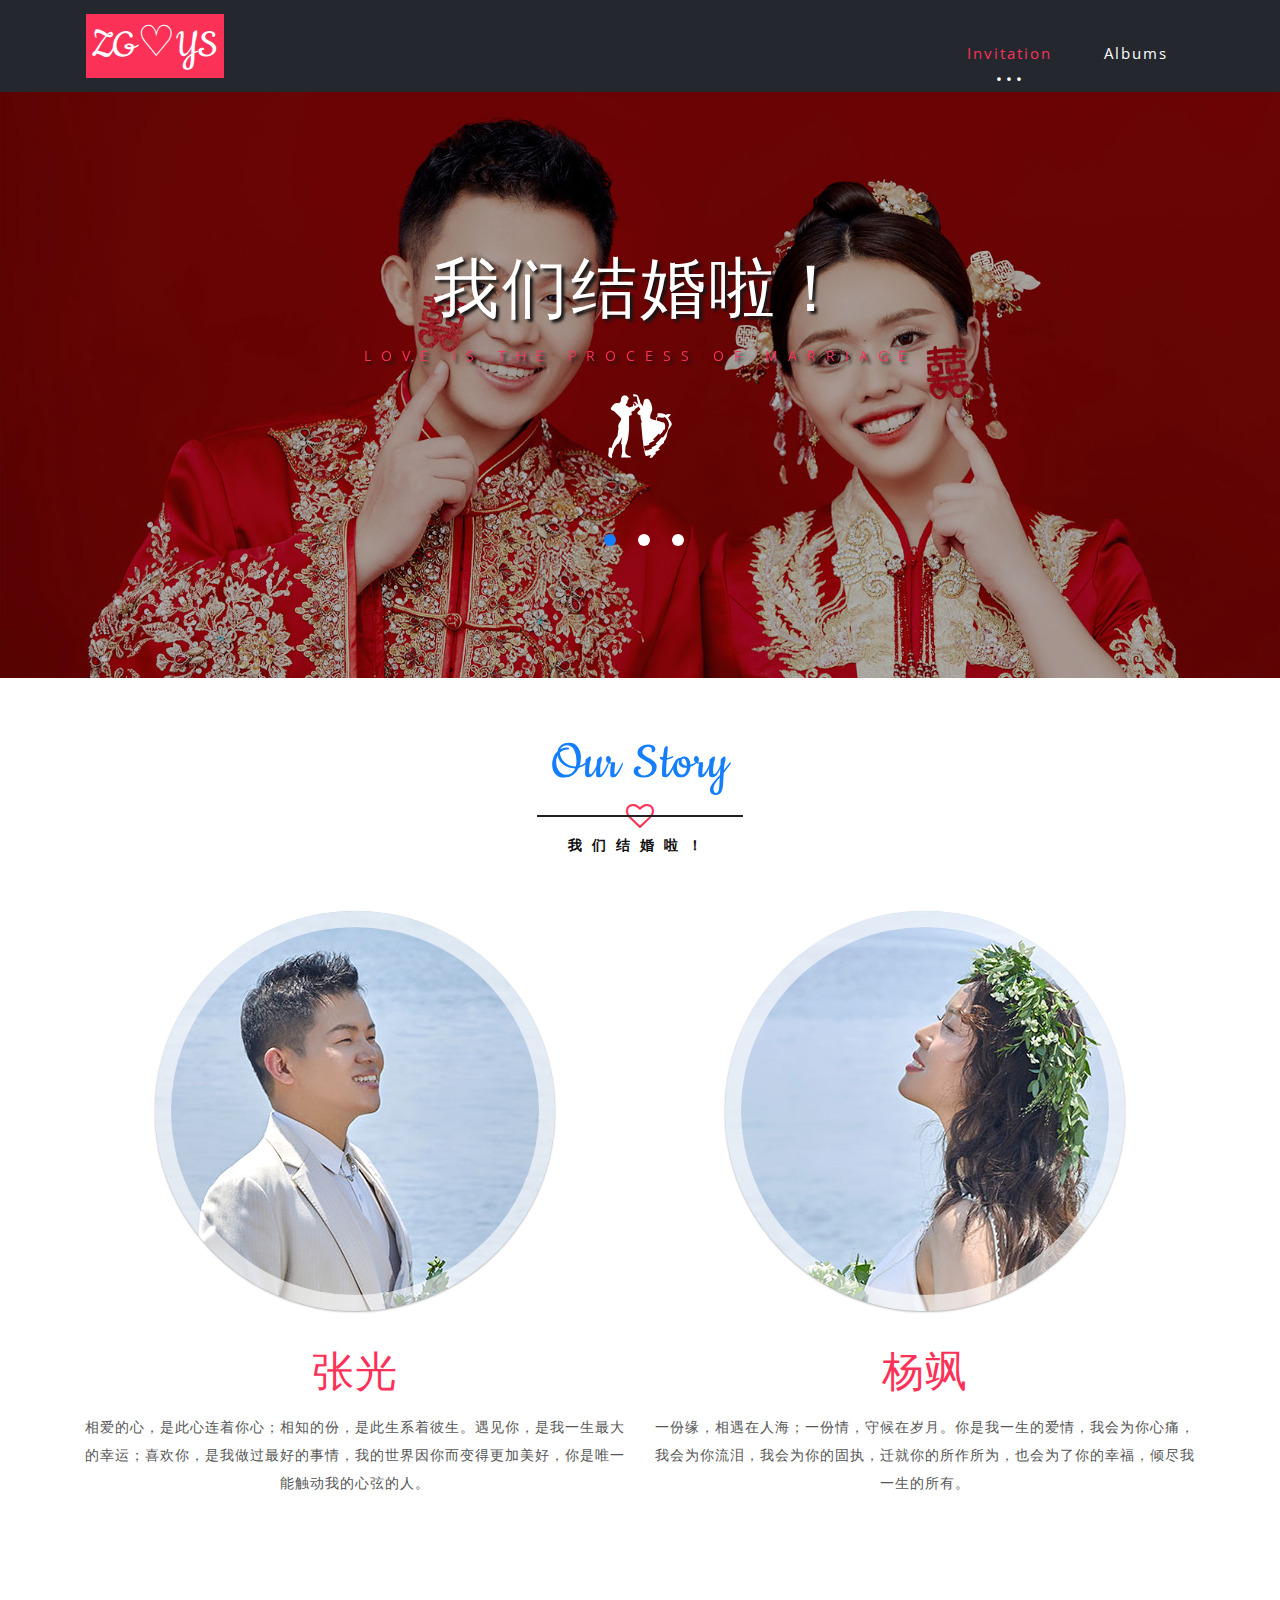
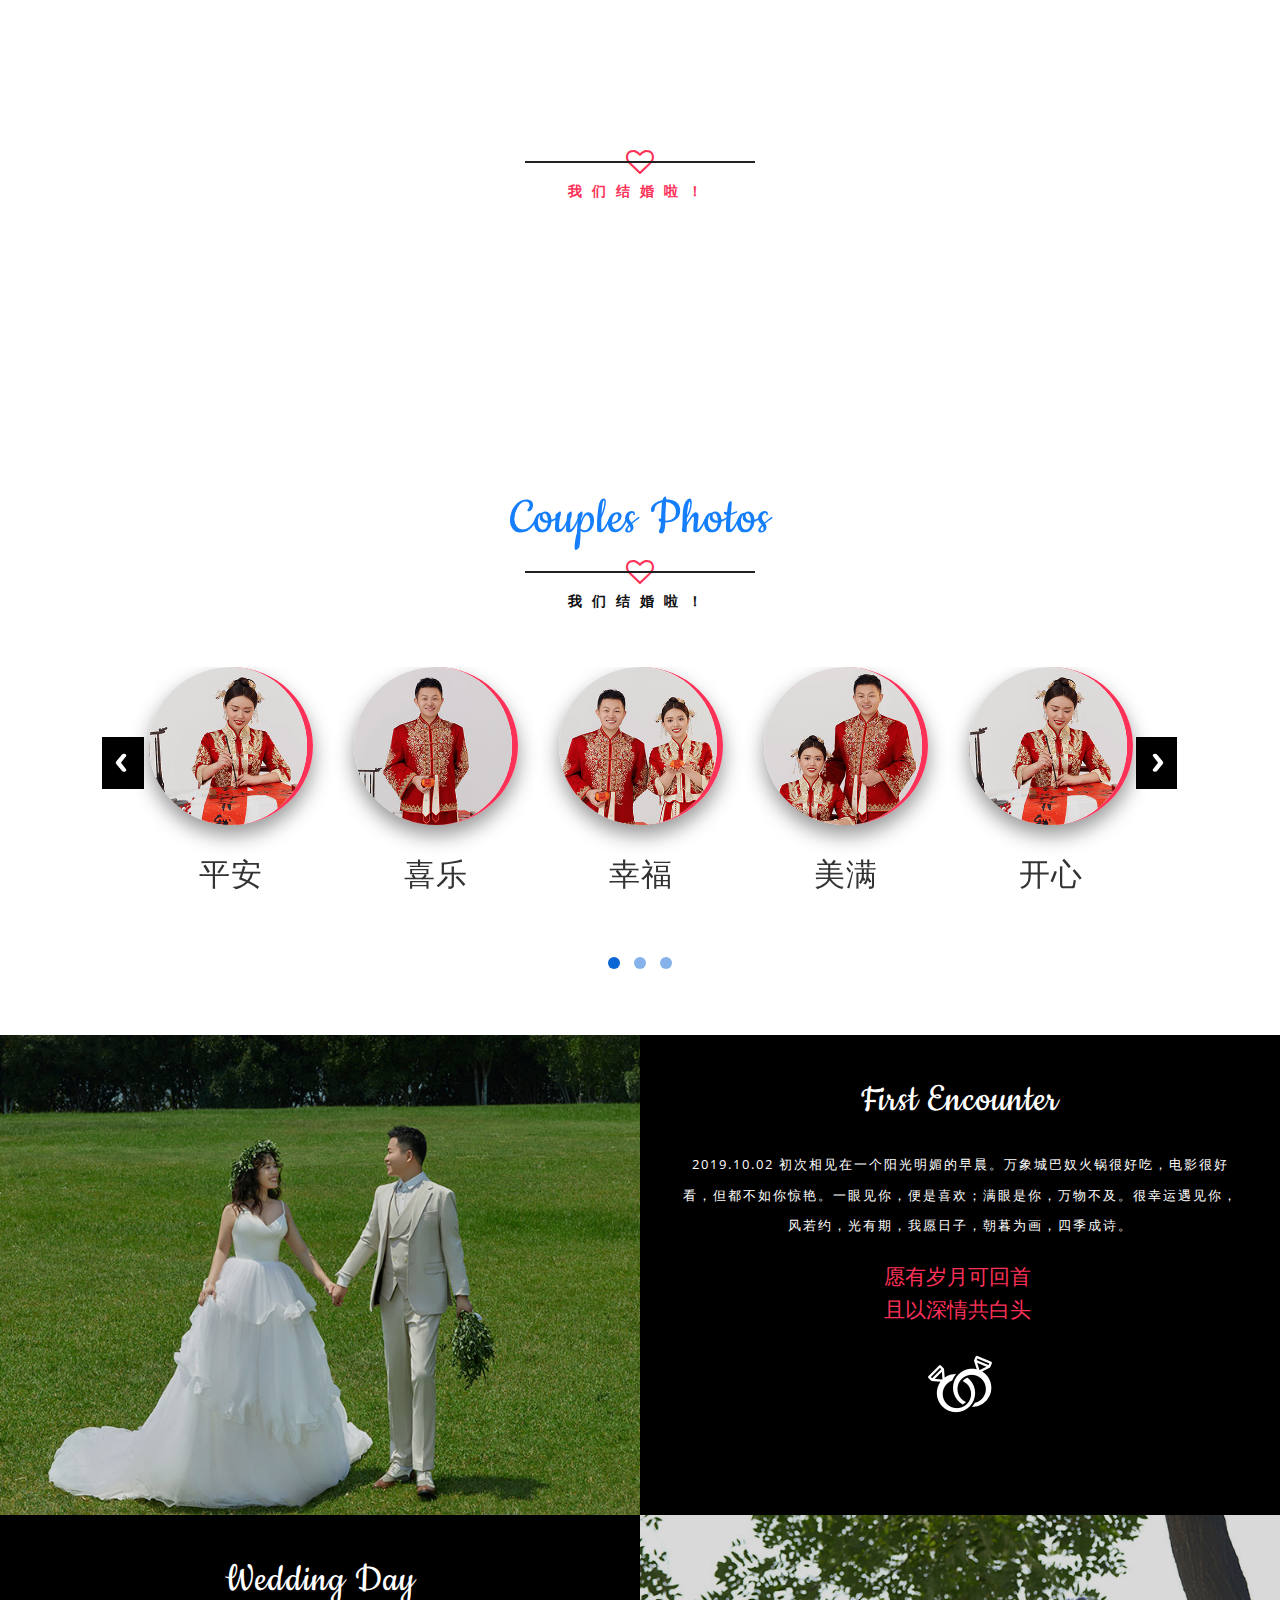
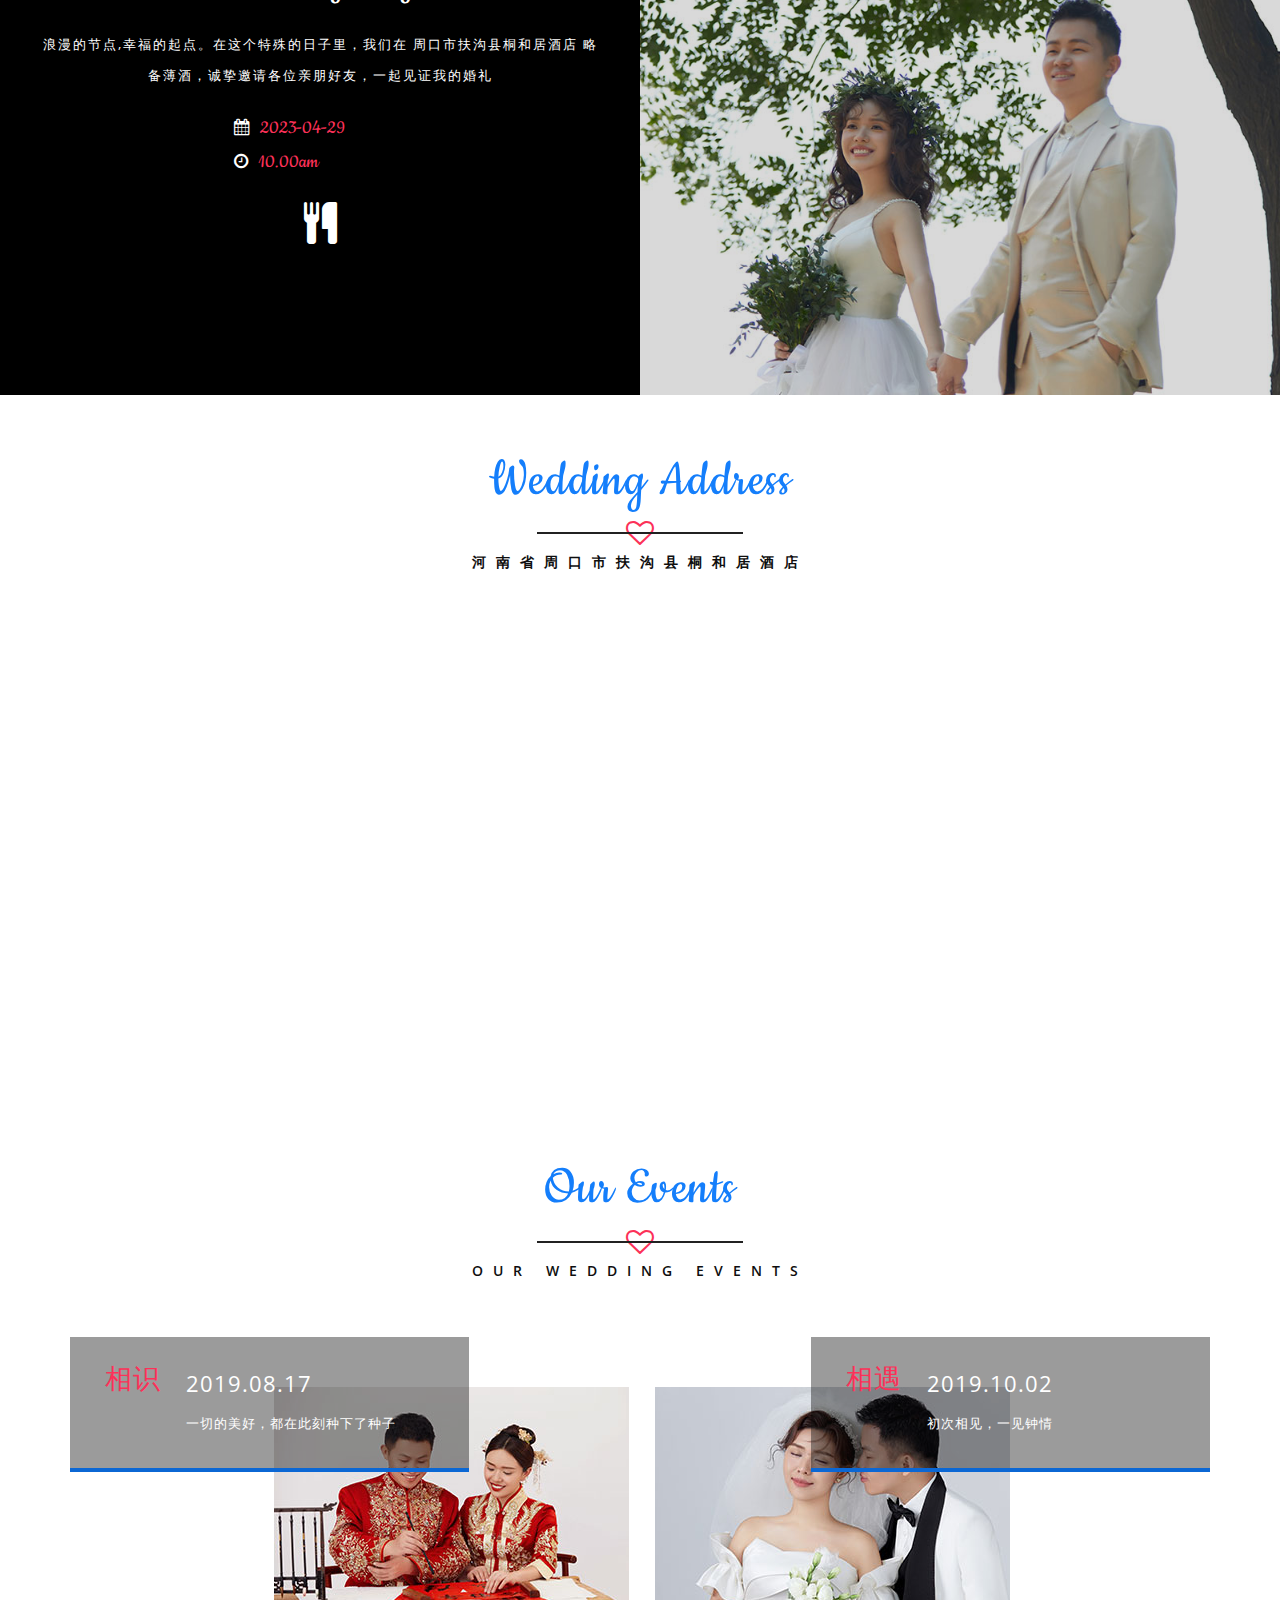
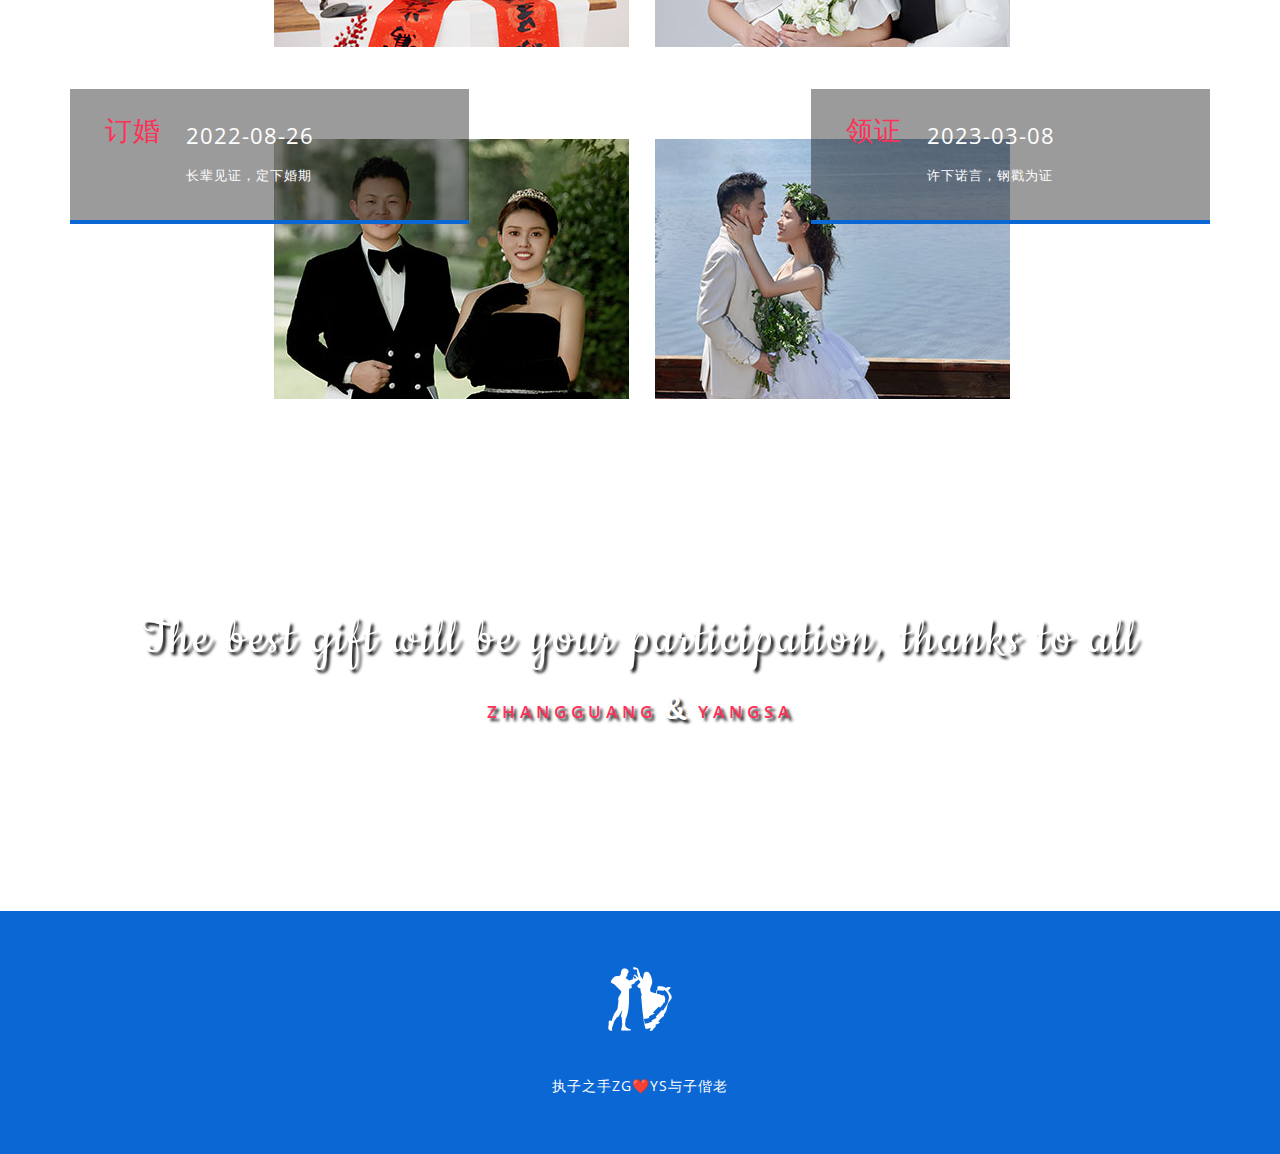
==== commit a975e51d: "feat:调整" ====
--- a/index.html
+++ b/index.html
@@ -33,7 +33,7 @@
 					<span class="icon-bar"></span>
 				  </button>
 				<div class="logo">
-					<h1><a href="index.html"><span>WP</span> <div class="logo-img"><img src="images/in-love.png" alt="img09"/></div><p class="sub_title">Wedding Proposer</p> </a></h1>
+					<h1><a href="index.html"><span>ZG♡YS</span>  &nbsp;&nbsp;  </a></h1>
 				</div>	
 				</div>
 
@@ -42,9 +42,7 @@
 				  <nav class="cl-effect-13" id="cl-effect-13">
 						<ul class="nav navbar-nav">
 							<li class="active"><a href="index.html">Invitation</a></li>
-<!--							<li><a href="about.html">About</a></li>-->
 							<li><a href="gallery.html">Albums</a></li>
-							<li><a href="contact.html">Contact Us</a></li>
 						</ul>
 					</nav>
 
@@ -123,7 +121,7 @@
 										</div>
 										<!-- end normal -->
 										  <h4>张光</h4>
-										  <p>你是我一生的爱情，也是我生命中最熟悉的的陌生人，我会为你心痛，我会为你流泪，我会为你的固执，迁就你的所作所为，也会为了你的幸福，倾尽我一生的所有。</p>
+										  <p>相爱的心，是此心连着你心；相知的份，是此生系着彼生。遇见你，是我一生最大的幸运；喜欢你，是我做过最好的事情，我的世界因你而变得更加美好，你是唯一能触动我的心弦的人。</p>
 									</div>
 									<div class="col-md-6 team-grid">
 										<!-- normal -->
@@ -136,7 +134,7 @@
 										</div>
 										<!-- end normal -->
 										 <h4>杨飒</h4>
-										  <p>相爱的心，是此心连着你心；相知的份，是此生系着彼生。让爱随心长大，让心随爱丰满。你掌管我的幸福，我掌管你的梦。 </p>
+										  <p>一份缘，相遇在人海；一份情，守候在岁月。你是我一生的爱情，我会为你心痛，我会为你流泪，我会为你的固执，迁就你的所作所为，也会为了你的幸福，倾尽我一生的所有。 </p>
 									</div>
 									<div class="clearfix"></div>
 						</div>
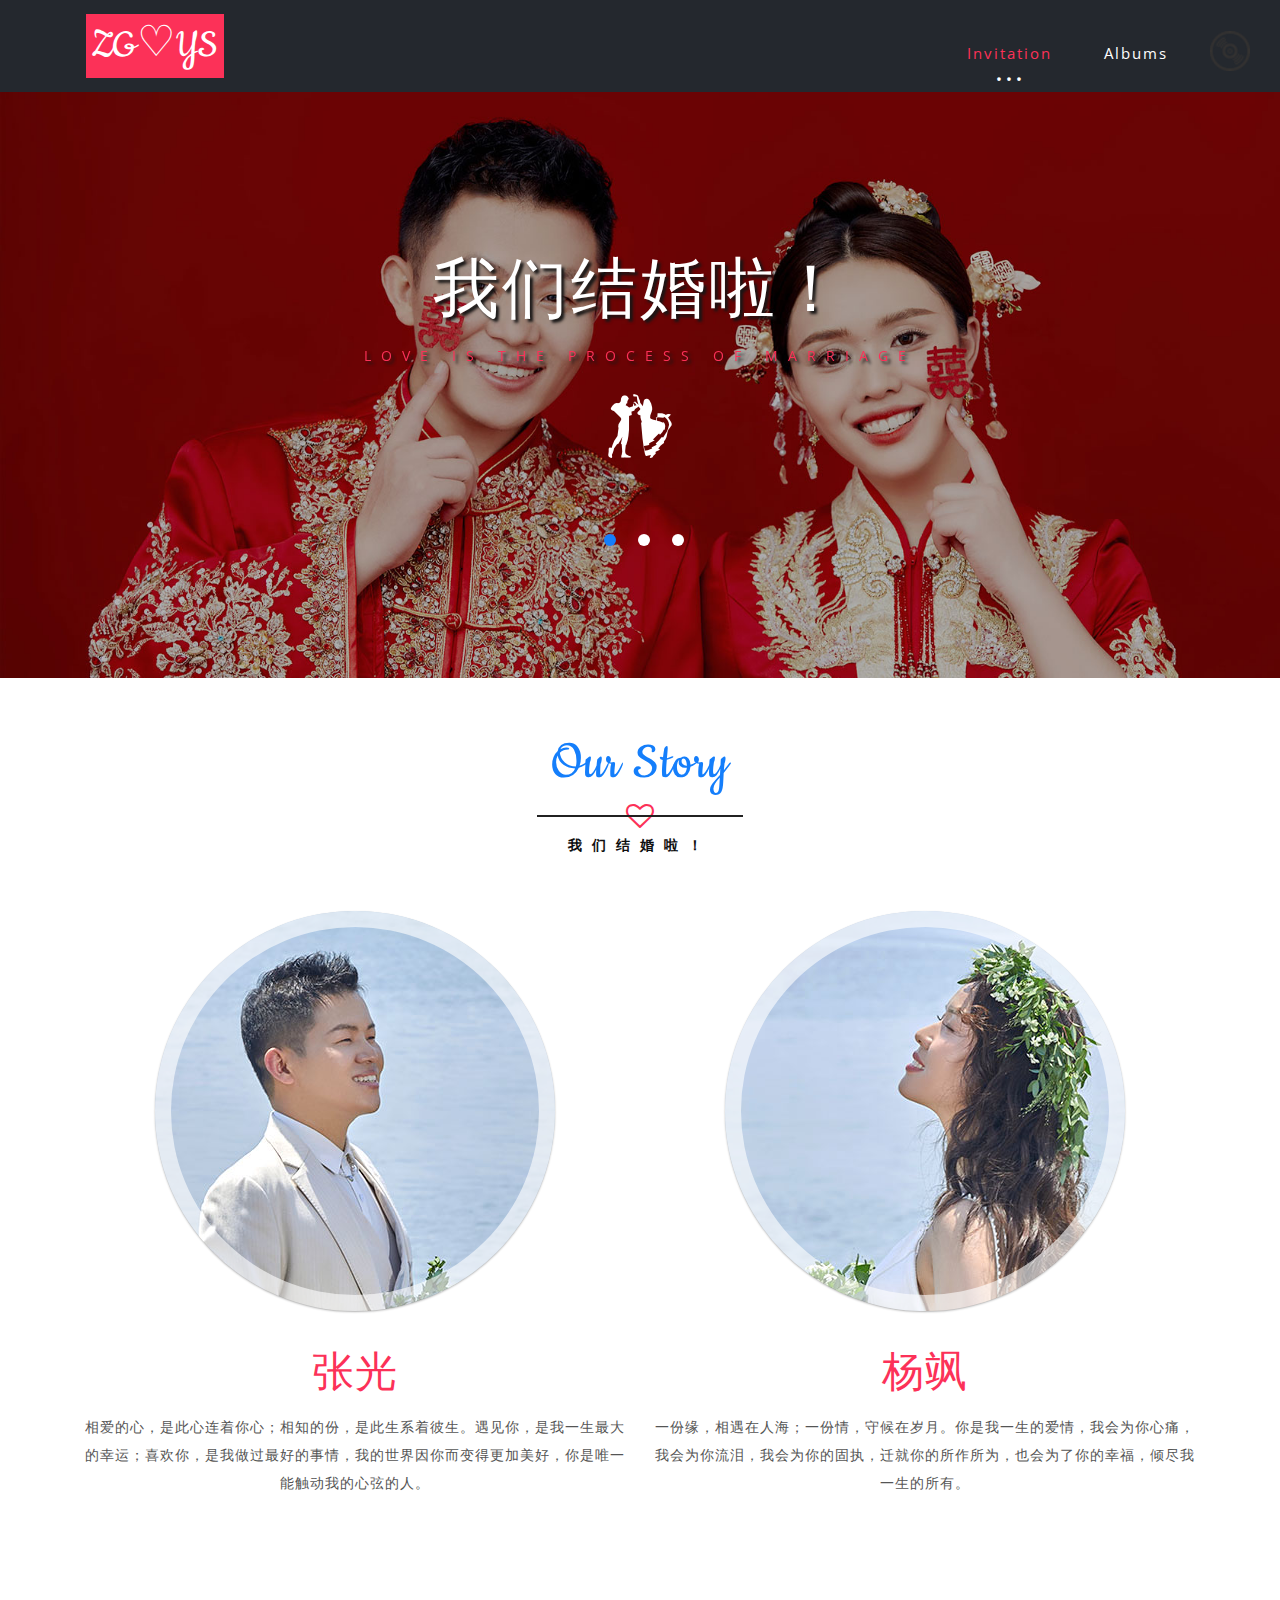
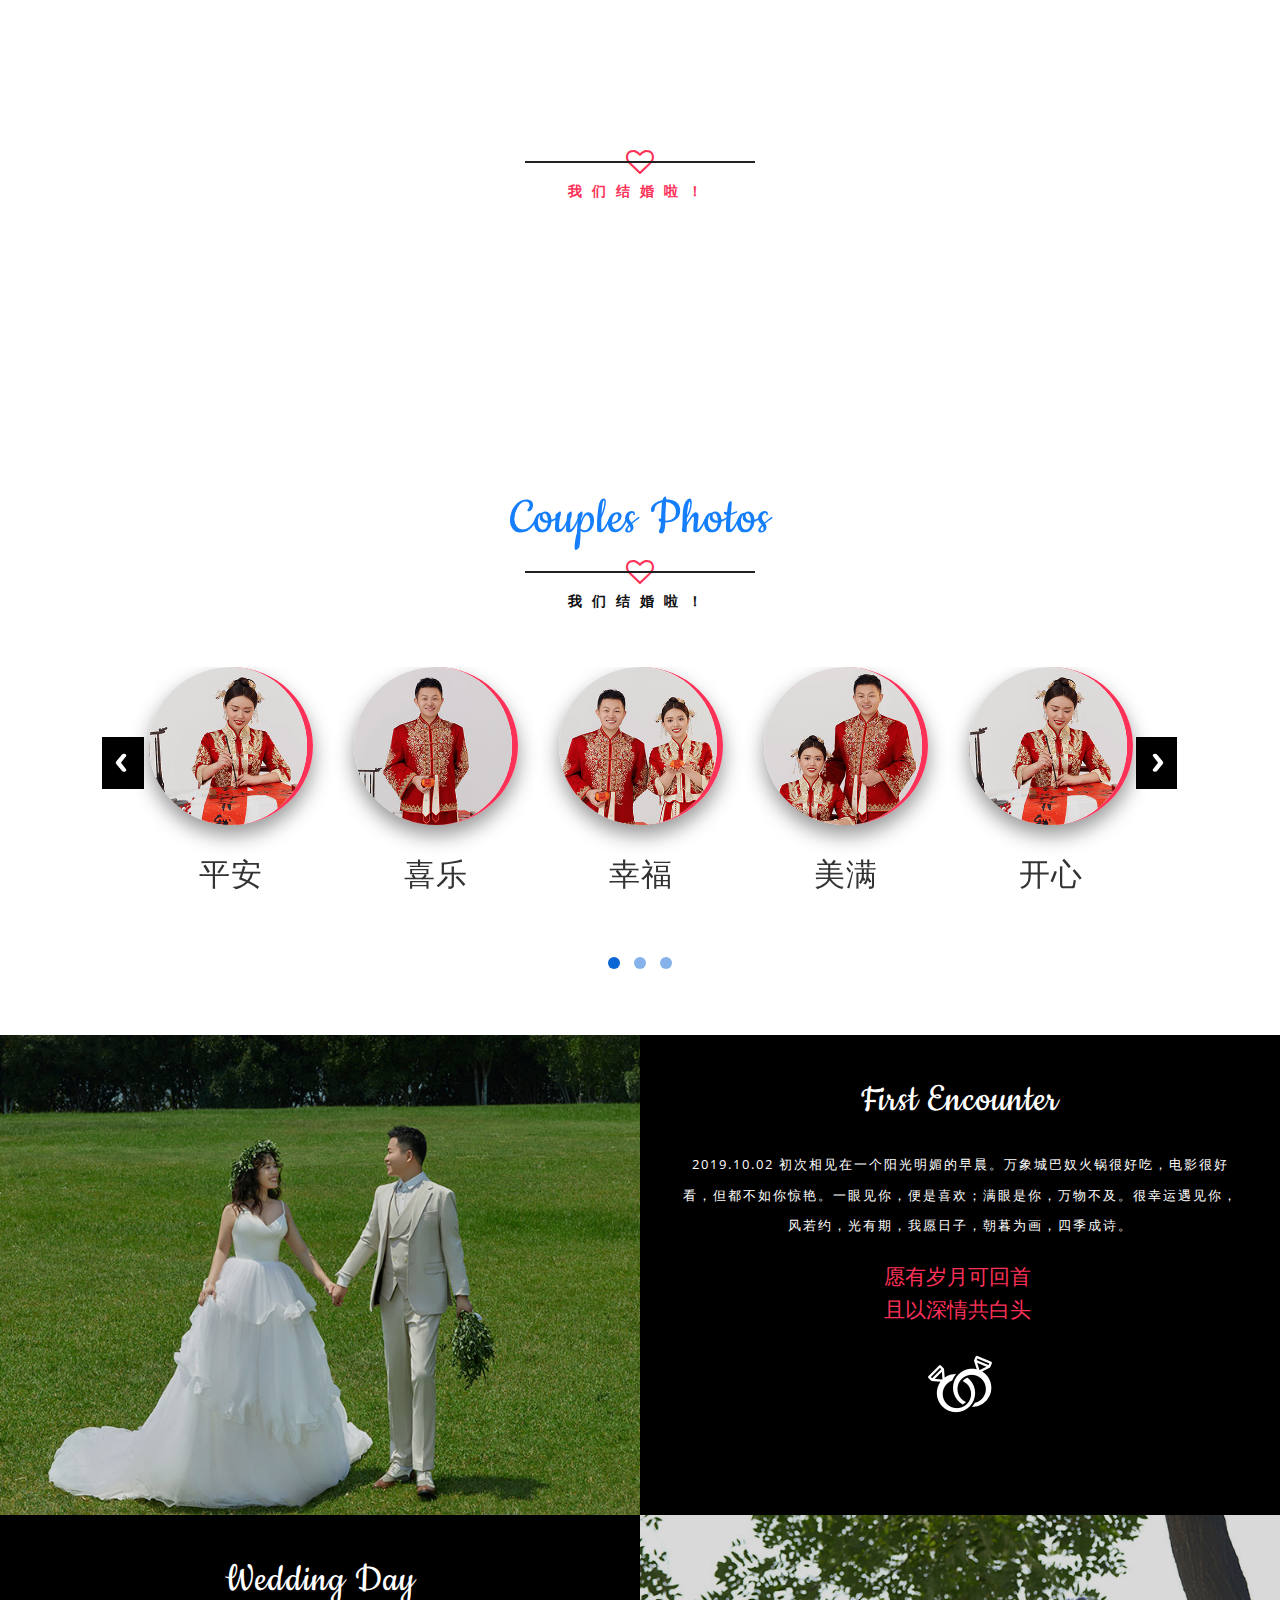
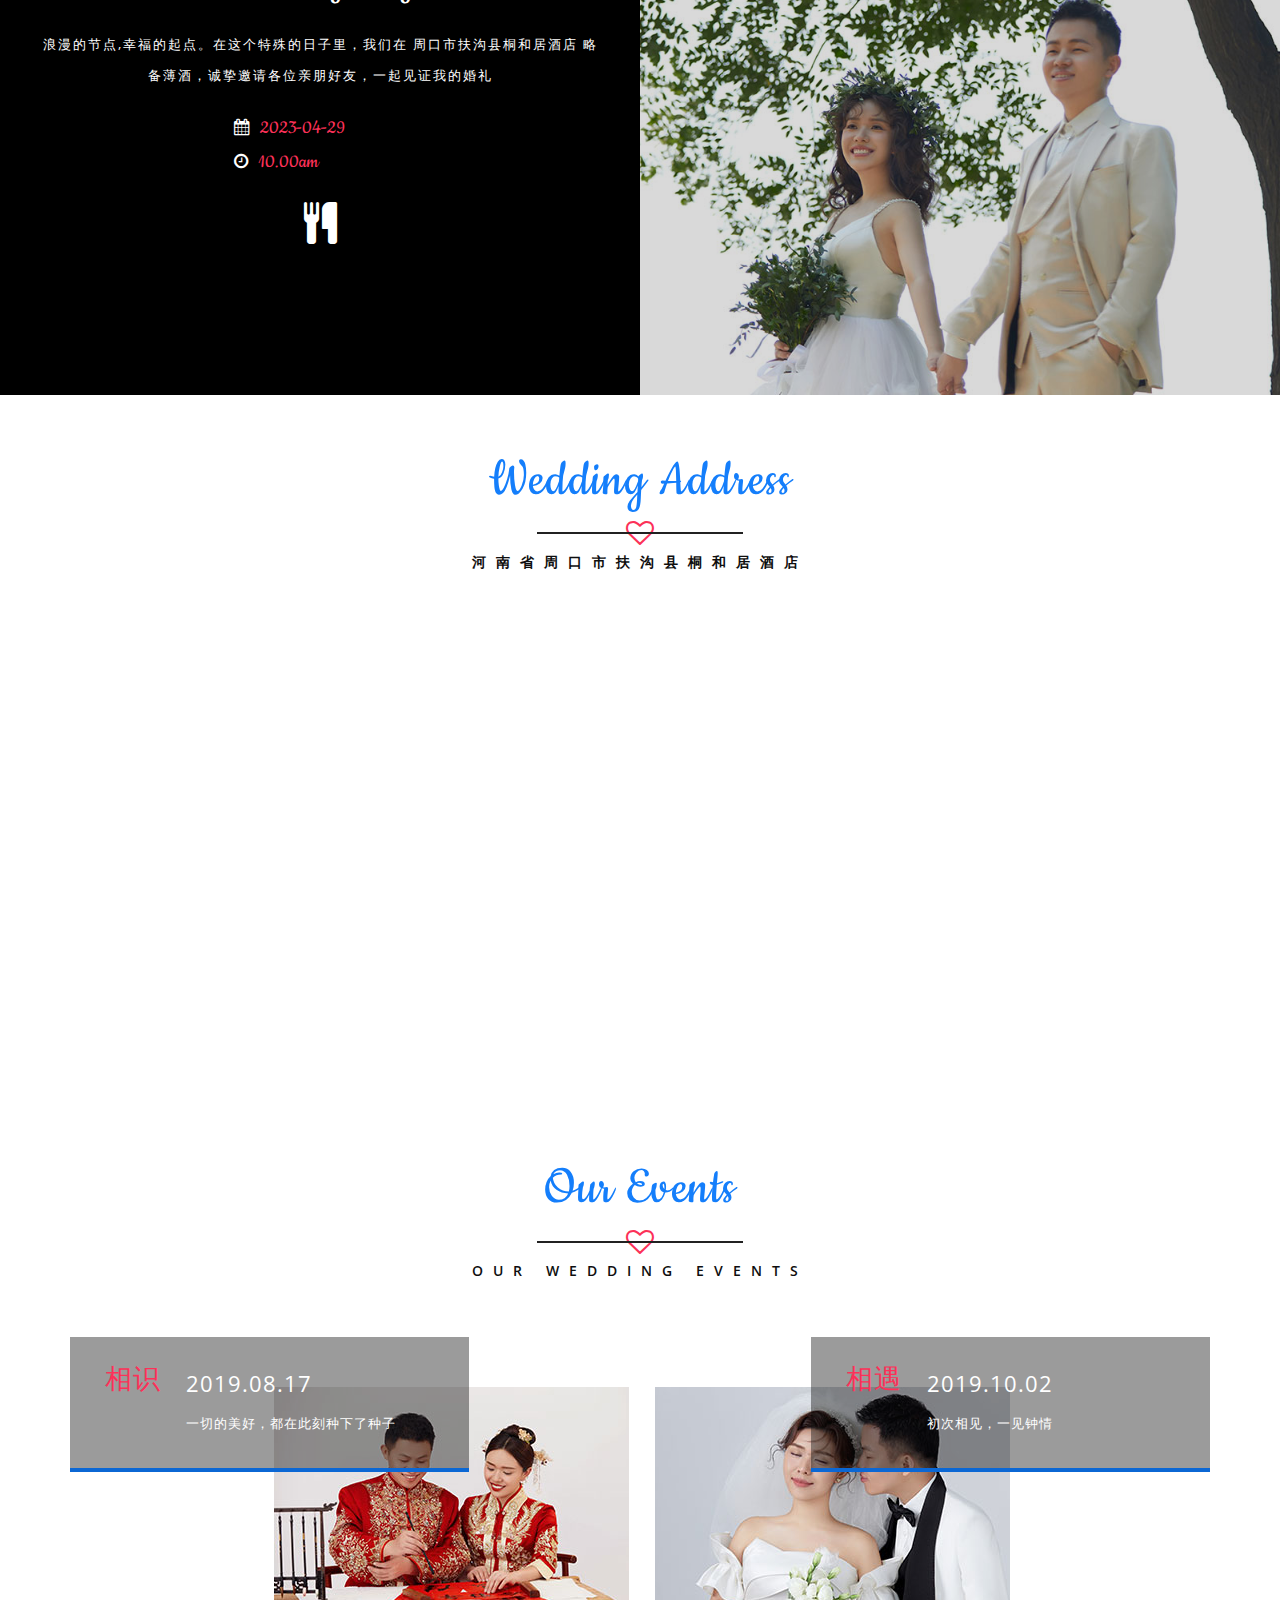
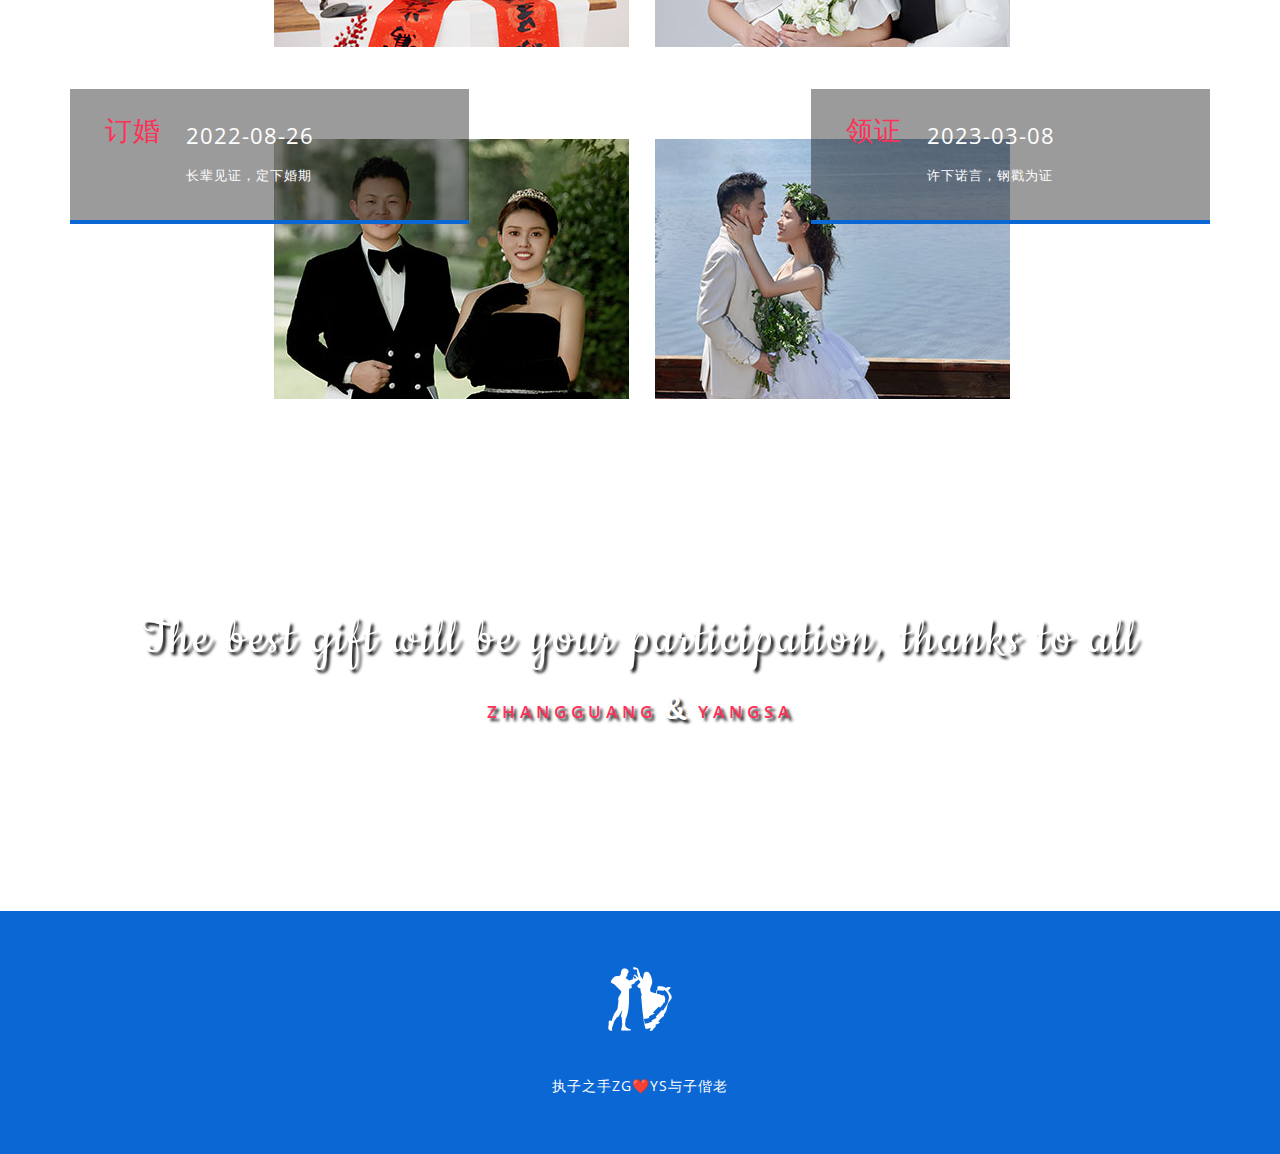
==== commit 335f9d10: "feat:背景音乐" ====
--- a/index.html
+++ b/index.html
@@ -1,7 +1,7 @@
 ﻿<!DOCTYPE html>
 <html lang="zxx">
 <head>
-<title>Home</title>
+<title>张光❤️杨飒</title>
 <link href="css/font-awesome.css" rel="stylesheet" type="text/css" media="all" /><!-- fontawesome css -->     
 <link href="css/bootstrap.css" rel="stylesheet" type="text/css" media="all" /><!-- Bootstrap stylesheet -->
 <link href="css/snow.css" rel="stylesheet" type="text/css" media="all" /><!-- stylesheet -->
@@ -16,10 +16,120 @@
 <link href="http://fonts.googleapis.com/css?family=Cookie" rel="stylesheet">
 <link href="http://fonts.googleapis.com/css?family=Open+Sans:300,300i,400,400i,600,600i,700" rel="stylesheet">
 <!--//fonts-->
+	<style>
+		audio {
+			position: fixed;
+			top: 0;
+			right: 0;
+			width: 300px;
+		}
+		.icon {
+			display: inline-block;
+			width: 24px;
+			height: 24px;
+			background-image: url(images/guangdie.png);
+			background-repeat: no-repeat;
+			transition: transform 0.5s ease;
+		}
+
+		.icon.rotate {
+			transform: rotate(360deg);
+		}
+
+		#music-image{
+			animation: rotateArround 3.5s linear 3s infinite alternate;
+			-webkit-animation: rotateArround 3.5s linear 3s infinite alternate;
+			-moz-animation: rotateArround 3.5s linear 3s infinite;
+			-ms-animation: rotateArround 3.5s linear 3s infinite;
+			-o-animation: rotateArround 3.5s linear 3s infinite;
+		}
+
+		@keyframes rotateArround {
+			from {transform: rotateZ(0deg);}
+			to {transform: rotateZ(360deg);}
+		}
+
+		@-webkit-keyframes rotateArround {
+			from {-webkit-transform: rotate(0deg);
+			}
+			to {-webkit-transform: rotate(360deg);}
+		}
+
+		@-moz-keyframes rotateArround {
+			from {-moz-transform: rotate(0deg);}
+			to {-moz-transform: rotate(360deg);}
+		}
+
+		@-ms-keyframes rotateArround {
+			from {-ms-transform: rotate(0deg);}
+			to {-ms-transform: rotate(360deg);}
+		}
+
+		@-o-keyframes rotateArround {
+			from {-o-transform: rotate(0deg);}
+			to {-o-transform: rotate(360deg);}
+		}
+	</style>
+	<script>
+		var isStart = true;
+		function rotateIcon() {
+			var icon = document.getElementById("rotateIcon");
+			icon.classList.toggle("rotate");
+
+			var audio = document.getElementById("bgMusic");
+			audio.pause();
+		}
+
+		window.onload = function(){
+			setInterval("toggleSound()",1);
+		}
+		function toggleSound() {
+			var music = document.getElementById("bgMusic");//获取ID
+			if (music.paused) { //判读是否播放
+				music.paused=false;
+				music.play(); //没有就播放
+				isStart = false;
+			}
+			music.play(); //没有就播放
+		}
+
+		let musicImage = document.getElementById('music-image');
+		let is = 1;
+		musicImage.addEventListener('click', () => {
+			let music = document.getElementById('music');
+			if (is === 0) {
+				is = 1;
+				musicImage.src = 'images/guangdie.png';
+				music.play();
+			} else {
+				is = 0;
+				musicImage.src = 'images/guangdie.png';
+				music.pause();
+			}
+		});
+		if (typeof WeixinJSBridge == "undefined") {
+			document.addEventListener('WeixinJSBridgeReady', function () {
+				document.getElementById('music').play();
+			}, false);
+		} else {
+			WeixinJSBridge.invoke("getNetworkType", {}, function () {
+				document.getElementById('music').play();
+			});
+		}
+		let play = document.addEventListener('touchstart',function () {
+			let music = document.getElementById('music');
+			music.muted=false;
+			musicImage.src = 'images/guangdie.png';
+			document.removeEventListener('touchstart',play);
+		});
+	</script>
 </head>
 <body>
 <!-- header -->
-	<header>
+<audio id="music" style="display: none" class="musicControl" autoplay loop muted src="images/bg1.mp3">
+</audio>
+<img id="music-image" style="position: fixed;z-index: 999;height:40px;right: 30px;top: 30px;" src="images/guangdie.png" alt=""/>
+<header>
 		<div class="container">
 			<!-- nav -->
 			<nav class="navbar navbar-inverse">
@@ -68,7 +178,6 @@
 				<div class="callbacks_container">
 						<ul class="rslides" id="slider3">
 							<li>
-							
 								  <div class="banner_agile-info">
 									  <h3>我们结婚啦！</h3>
 									  <p>LOVE IS THE PROCESS OF MARRIAGE</p>
